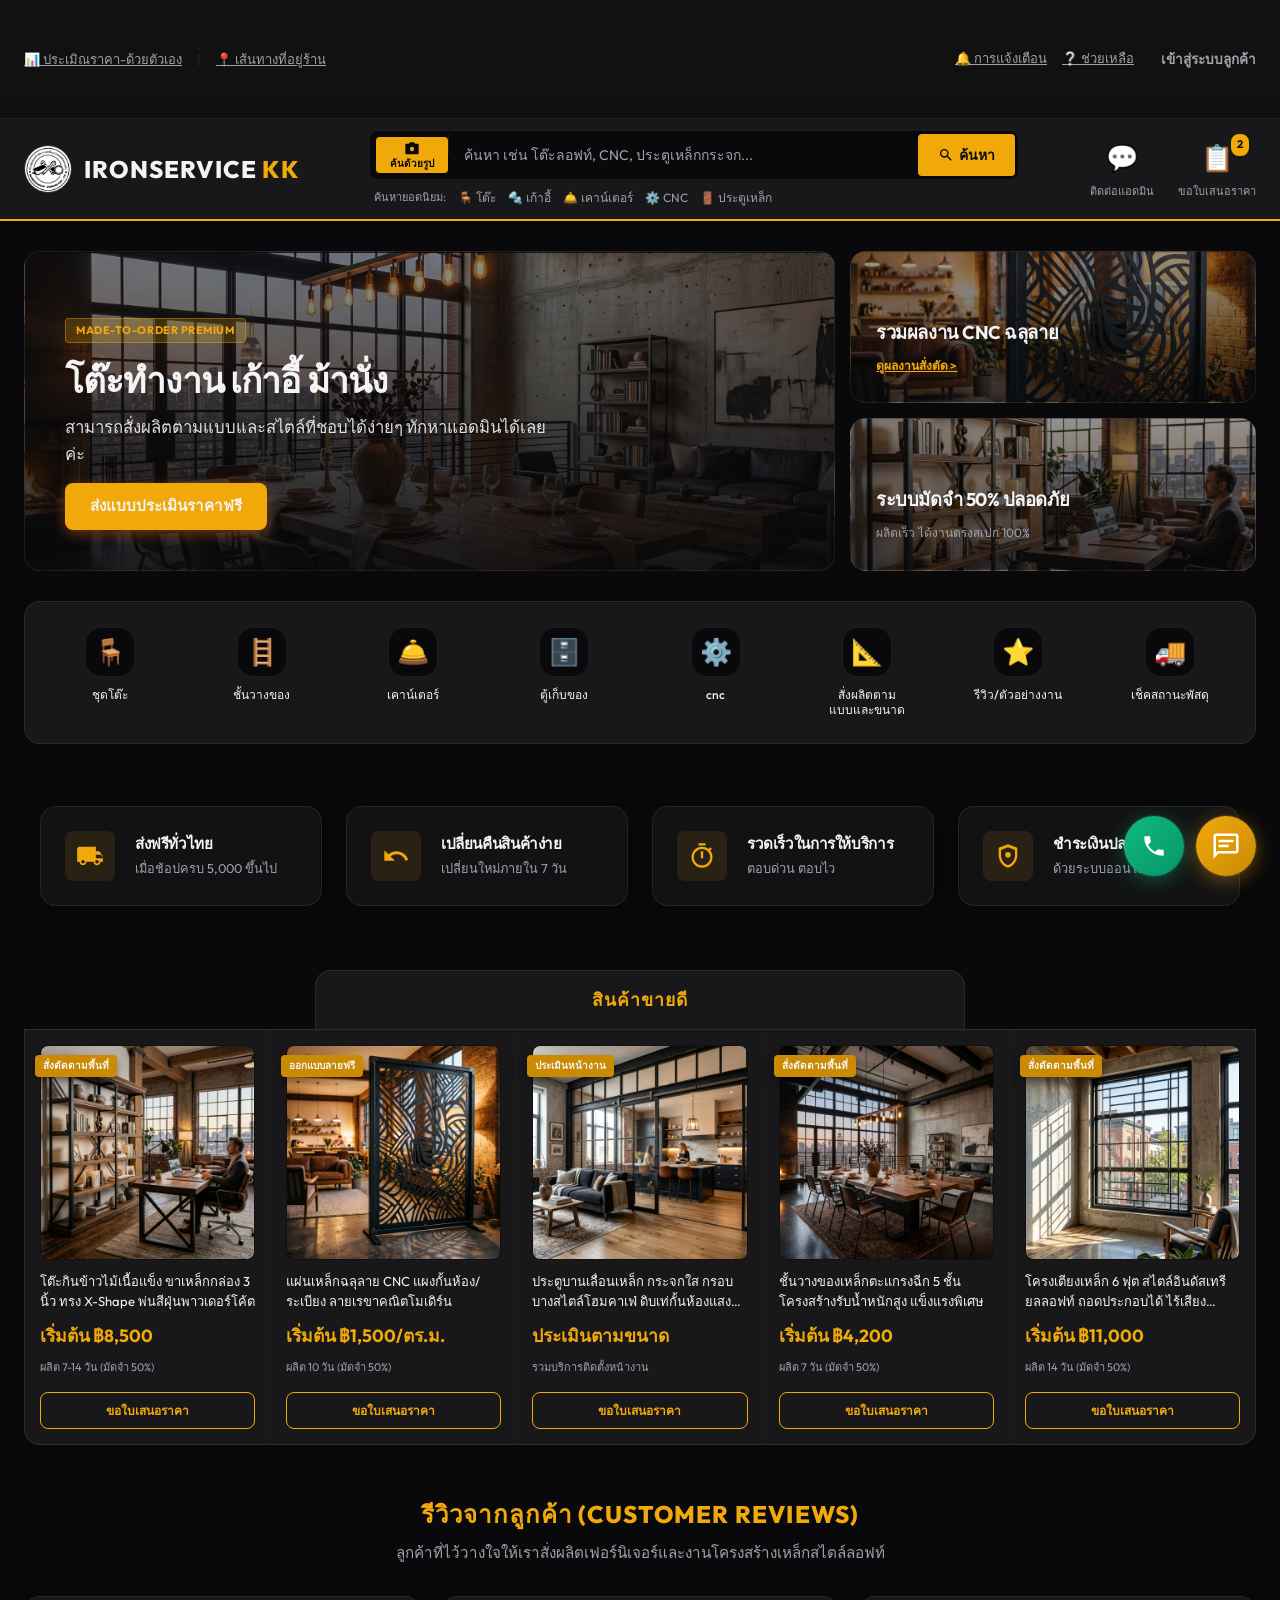
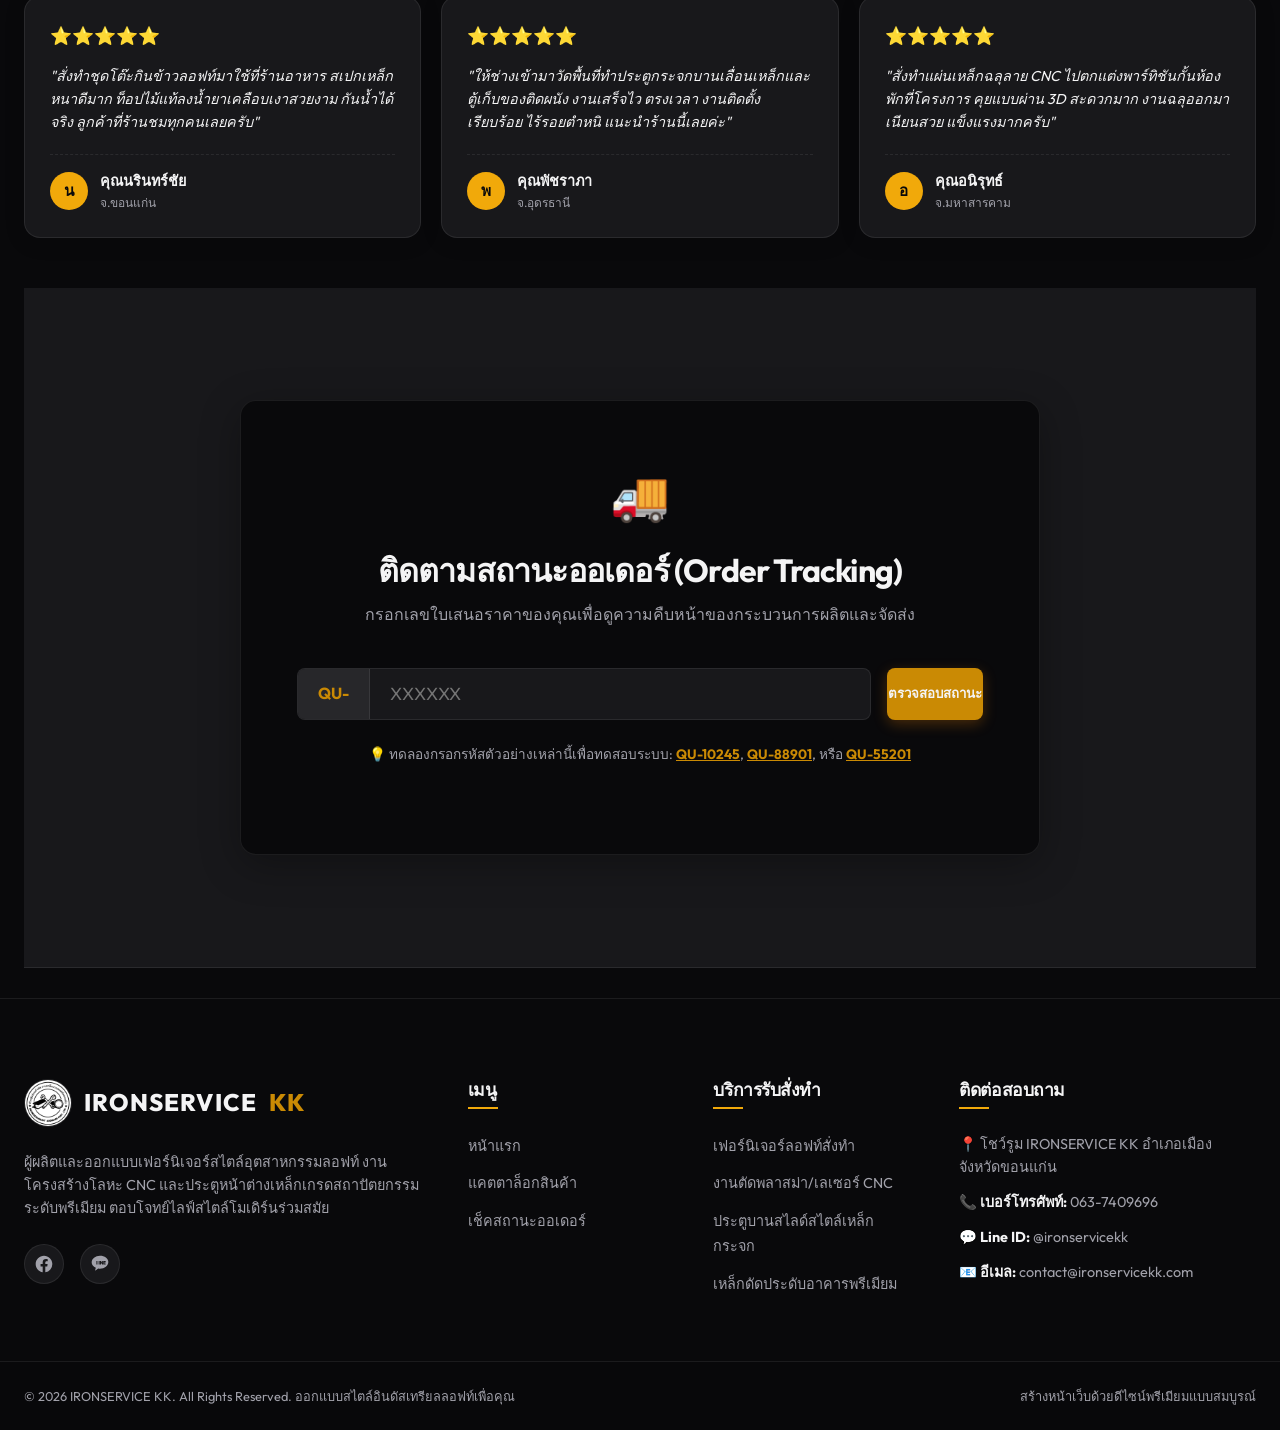
==== index.html @ d7fd0840 "Add files via upload" ====
<!DOCTYPE html>
<html lang="th">
<head>
    <meta charset="UTF-8">
    <meta name="viewport" content="width=device-width, initial-scale=1.0">
    <title>IRONSERVICE KK | แพลตฟอร์มรับสั่งทำสไตล์ลอฟท์เกรดพรีเมียม</title>
    <meta name="description" content="IRONSERVICE KK แพลตฟอร์มรับสั่งทำเฟอร์นิเจอร์สไตล์ลอฟท์ งานเหล็กฉลุ CNC ประตูเหล็กกระจก และเหล็กดัดดีไซน์พรีเมียม ออกแบบใหม่เพื่อความพอดีกับบ้านคุณ">
    
    <!-- Google Fonts -->
    <link rel="preconnect" href="https://fonts.googleapis.com">
    <link rel="preconnect" href="https://fonts.gstatic.com" crossorigin>
    <link href="https://fonts.googleapis.com/css2?family=Prompt:wght@300;400;500;600;700&family=Outfit:wght@300;400;500;600;700;800&display=swap" rel="stylesheet">
    
    <!-- Stylesheets -->
    <link rel="stylesheet" href="style.css">
</head>
<body>

    <!-- Top Navbar -->
    <div class="top-navbar">
        <div class="container top-nav-container">
            <div class="top-nav-left">
                <a href="estimate.html" target="_blank" class="estimate-link">📊 ประเมิณราคา-ด้วยตัวเอง</a>
                <span class="divider">|</span>
                <a href="https://www.google.com/maps/search/?api=1&query=งานเหล็กงานลอฟท์ขอนแก่น" target="_blank" class="location-link">📍 เส้นทางที่อยู่ร้าน</a>
            </div>
            <div class="top-nav-right">
                <a href="#notifications">🔔 การแจ้งเตือน</a>
                <a href="#help">❔ ช่วยเหลือ</a>
                
                <!-- Guest State -->
                <button class="btn btn-sm btn-primary member-btn-header" id="header-login-btn" style="background: transparent; border: none; padding: 0; box-shadow: none; color: var(--text-muted); cursor: pointer;">
                    <span>เข้าสู่ระบบลูกค้า</span>
                </button>
                
                <!-- Logged in state dropdown (hidden by default) -->
                <div class="user-dropdown-container hide" id="header-user-menu">
                    <button class="user-dropdown-btn">
                        <span class="user-avatar" id="header-user-avatar">U</span>
                        <span class="user-name" id="header-user-name">คุณสมศักดิ์</span>
                        <svg viewBox="0 0 24 24" width="16" height="16" style="margin-left: 4px;"><path fill="currentColor" d="M7,10L12,15L17,10H7Z"/></svg>
                    </button>
                    <ul class="user-dropdown-list">
                        <li><a href="#profile" id="btn-view-profile">👤 ข้อมูลส่วนตัว</a></li>
                        <li><a href="#tracking" id="btn-my-orders">📦 ออเดอร์ของฉัน</a></li>
                        <li><hr class="dropdown-divider"></li>
                        <li><a href="#" id="btn-logout">🚪 ออกจากระบบ</a></li>
                    </ul>
                </div>
            </div>
        </div>
    </div>

    <!-- Header / Search System -->
    <header class="header">
        <div class="container header-container">
            <a href="#" class="logo">
                <img src="assets/logo.png" alt="IRONSERVICE KK Logo" class="logo-img">
                <span class="logo-text">IRONSERVICE <span class="accent">KK</span></span>
            </a>
            
            <div class="search-wrapper">
                <div class="search-box" id="search-box-container">
                    <!-- Image Search Input (hidden) -->
                    <input type="file" id="image-search-input" accept="image/*" style="display:none;">
                    
                    <!-- Camera Icon Button -->
                    <button id="image-search-btn" title="ค้นหาด้วยรูปภาพ" aria-label="ค้นหาด้วยรูปภาพ">
                        <svg viewBox="0 0 24 24" width="16" height="16" fill="currentColor">
                            <path d="M12 15.2A3.2 3.2 0 0 1 8.8 12 3.2 3.2 0 0 1 12 8.8 3.2 3.2 0 0 1 15.2 12 3.2 3.2 0 0 1 12 15.2M9 2L7.17 4H4C2.9 4 2 4.9 2 6V18C2 19.1 2.9 20 4 20H20C21.1 20 22 19.1 22 18V6C22 4.9 21.1 4 20 4H16.83L15 2H9Z"/>
                        </svg>
                        ค้นด้วยรูป
                    </button>
                    
                    <div class="search-divider"></div>
                    
                    <input type="text" id="global-search-input" 
                           placeholder="ค้นหา เช่น โต๊ะลอฟท์, CNC, ประตูเหล็กกระจก..."
                           autocomplete="off">
                    <button id="global-search-btn">
                        <svg viewBox="0 0 24 24" width="16" height="16" fill="currentColor" style="margin-right:5px;">
                            <path d="M9.5,3A6.5,6.5 0 0,1 16,9.5C16,11.11 15.41,12.59 14.44,13.73L14.71,14H15.5L20.5,19L19,20.5L14,15.5V14.71L13.73,14.44C12.59,15.41 11.11,16 9.5,16A6.5,6.5 0 0,1 3,9.5A6.5,6.5 0 0,1 9.5,3M9.5,5C7,5 5,7 5,9.5C5,12 7,14 9.5,14C12,14 14,12 14,9.5C14,7 12,5 9.5,5Z"/>
                        </svg>
                        ค้นหา
                    </button>
                    
                    <!-- Live Suggestions Dropdown -->
                    <div class="search-suggestions" id="search-suggestions"></div>
                </div>
                <div class="search-tags">
                    <span class="search-tag-label">ค้นหายอดนิยม:</span>
                    <a href="#catalog" class="search-tag-link">🪑 โต๊ะ</a>
                    <a href="#catalog" class="search-tag-link">🔩 เก้าอี้</a>
                    <a href="#catalog" class="search-tag-link">🛎️ เคาน์เตอร์</a>
                    <a href="#catalog" class="search-tag-link">⚙️ CNC</a>
                    <a href="#catalog" class="search-tag-link">🚪 ประตูเหล็ก</a>
                </div>
            </div>

            <div class="header-actions-wrapper">
                <!-- ติดต่อแอดมิน -->
                <a href="https://line.me" target="_blank" class="cart-container" id="contact-admin-btn">
                    <span class="cart-icon">💬</span>
                    <div class="cart-label">ติดต่อแอดมิน</div>
                </a>

                <!-- ขอใบเสนอราคา -->
                <div class="cart-container open-modal-btn" data-service="general" id="quote-cart-btn">
                    <span class="cart-icon">📋</span>
                    <span class="cart-badge" id="quote-cart-badge">2</span>
                    <div class="cart-label">ขอใบเสนอราคา</div>
                </div>
            </div>
        </div>
    </header>

    <!-- ==========================================
         IMAGE SEARCH MODAL
    =========================================== -->
    <div id="image-search-modal" class="img-search-overlay" aria-hidden="true">
        <div class="img-search-modal-box">
            <button class="img-search-close" id="img-search-close" aria-label="ปิด">&times;</button>
            
            <div class="img-search-header">
                <svg viewBox="0 0 24 24" width="28" height="28" fill="var(--accent-orange)">
                    <path d="M12 15.2A3.2 3.2 0 0 1 8.8 12 3.2 3.2 0 0 1 12 8.8 3.2 3.2 0 0 1 15.2 12 3.2 3.2 0 0 1 12 15.2M9 2L7.17 4H4C2.9 4 2 4.9 2 6V18C2 19.1 2.9 20 4 20H20C21.1 20 22 19.1 22 18V6C22 4.9 21.1 4 20 4H16.83L15 2H9Z"/>
                </svg>
                <h3>ค้นหาด้วยรูปภาพ</h3>
                <p>อัปโหลดรูปสินค้าหรือแบบที่ชอบ เราจะค้นหาสิ่งที่ใกล้เคียงให้</p>
            </div>

            <!-- Drop Zone -->
            <div class="img-drop-zone" id="img-drop-zone">
                <div class="img-drop-icon">
                    <svg viewBox="0 0 24 24" width="48" height="48" fill="var(--text-muted)">
                        <path d="M14,13V17H10V13H7L12,8L17,13M19.35,10.03C18.67,6.59 15.64,4 12,4C9.11,4 6.6,5.64 5.35,8.03C2.34,8.36 0,10.9 0,14A6,6 0 0,0 6,20H19A5,5 0 0,0 24,15C24,12.36 21.95,10.22 19.35,10.03Z"/>
                    </svg>
                </div>
                <p class="drop-main-text">ลากและวางรูปที่นี่</p>
                <p class="drop-sub-text">หรือ</p>
                <label for="image-search-input" class="btn btn-sm btn-primary img-upload-label">
                    เลือกรูปจากเครื่อง
                </label>
                <p class="drop-hint">รองรับ JPG, PNG, WEBP (สูงสุด 10MB)</p>
            </div>

            <!-- Preview & Analysis State (hidden by default) -->
            <div class="img-analysis-state hide" id="img-analysis-state">
                <div class="img-preview-wrap">
                    <img id="img-preview" src="" alt="preview">
                    <div class="img-scan-line" id="img-scan-line"></div>
                </div>
                <div class="img-analysis-info">
                    <div class="img-analysis-status" id="img-analysis-status">
                        <div class="analysis-spinner"></div>
                        <span id="analysis-text">กำลังวิเคราะห์รูปภาพ...</span>
                    </div>
                    <div class="img-analysis-tags" id="img-analysis-tags"></div>
                </div>
            </div>

            <!-- Results Section -->
            <div class="img-search-results hide" id="img-search-results">
                <div class="img-results-header">
                    <span id="img-results-title">พบสินค้าที่ตรงกัน</span>
                    <button class="img-search-again" id="img-search-again">🔄 ค้นหาใหม่</button>
                </div>
                <div class="img-results-grid" id="img-results-grid"></div>
            </div>
        </div>
    </div>

    <!-- Main Content Container -->
    <main class="main-container">
        <!-- Banner Grid (66% / 33% Layout) -->
        <div class="banner-grid">
            <div class="banner-main" style="background-image: linear-gradient(rgba(9, 9, 11, 0.45), rgba(9, 9, 11, 0.9)), url('assets/hero_background.png');">
                <div class="banner-content">
                    <div class="banner-badge">MADE-TO-ORDER PREMIUM</div>
                    <h2>โต๊ะทำงาน เก้าอี้ ม้านั่ง</h2>
                    <p>สามารถสั่งผลิตตามแบบและสไตล์ที่ชอบได้ง่ายๆ ทักหาแอดมินได้เลยค่ะ</p>
                    <button class="btn btn-md btn-primary open-modal-btn" data-service="general" style="margin-top: 15px;">ส่งแบบประเมินราคาฟรี</button>
                </div>
            </div>
            <div class="banner-side-wrapper">
                <div class="banner-side side-1" style="background-image: linear-gradient(rgba(9, 9, 11, 0.4), rgba(9, 9, 11, 0.75)), url('assets/cat_cnc.png');">
                    <div class="side-banner-content">
                        <h3>รวมผลงาน CNC ฉลุลาย</h3>
                        <a href="#catalog" class="banner-link">ดูผลงานสั่งตัด ></a>
                    </div>
                </div>
                <div class="banner-side side-2" style="background-image: linear-gradient(rgba(9, 9, 11, 0.4), rgba(9, 9, 11, 0.75)), url('assets/cat_furniture.png');">
                    <div class="side-banner-content">
                        <h3>ระบบมัดจำ 50% ปลอดภัย</h3>
                        <span class="banner-desc">ผลิตเร็ว ได้งานตรงสเปก 100%</span>
                    </div>
                </div>
            </div>
        </div>

        <!-- Quick Icons Menu -->
        <div class="quick-icons">
            <a href="table-sets.html" class="icon-item" style="text-decoration: none; color: inherit;">
                <div class="icon-circle">🪑</div>
                <div class="icon-text">ชุดโต๊ะ</div>
            </a>
            <div class="icon-item" data-service="ชั้นวาง">
                <div class="icon-circle">🪜</div>
                <div class="icon-text">ชั้นวางของ</div>
            </div>
            <div class="icon-item" data-service="เคาน์เตอร์">
                <div class="icon-circle">🛎️</div>
                <div class="icon-text">เคาน์เตอร์</div>
            </div>
            <div class="icon-item" data-service="ตู้">
                <div class="icon-circle">🗄️</div>
                <div class="icon-text">ตู้เก็บของ</div>
            </div>
            <div class="icon-item" data-service="cnc">
                <div class="icon-circle">⚙️</div>
                <div class="icon-text">cnc</div>
            </div>
            <div class="icon-item open-modal-btn" data-service="general">
                <div class="icon-circle">📐</div>
                <div class="icon-text">สั่งผลิตตาม<br>แบบและขนาด</div>
            </div>
            <div class="icon-item scroll-to-btn" data-target="#reviews">
                <div class="icon-circle">⭐</div>
                <div class="icon-text">รีวิว/ตัวอย่างงาน</div>
            </div>
            <div class="icon-item scroll-to-btn" data-target="#tracking" id="btn-quick-track">
                <div class="icon-circle">🚚</div>
                <div class="icon-text">เช็คสถานะพัสดุ</div>
            </div>
        </div>

        <!-- Trust Features Banner Section -->
        <section class="trust-features-section">
            <div class="container trust-features-grid">
                <!-- Card 1: Free Shipping -->
                <div class="trust-card glassmorphism">
                    <div class="trust-icon-box">
                        <svg viewBox="0 0 24 24" width="28" height="28" fill="currentColor">
                            <path d="M20 8h-3V4H3c-1.1 0-2 .9-2 2v11h2c0 1.66 1.34 3 3 3s3-1.34 3-3h6c0 1.66 1.34 3 3 3s3-1.34 3-3h2v-5l-3-4zM6 18.5c-.83 0-1.5-.67-1.5-1.5s.67-1.5 1.5-1.5 1.5.67 1.5 1.5-.67 1.5-1.5 1.5zm12 0c-.83 0-1.5-.67-1.5-1.5s.67-1.5 1.5-1.5 1.5.67 1.5 1.5-.67 1.5-1.5 1.5zm3.5-7.5l2.25 3H17V11h4.5z"/>
                        </svg>
                    </div>
                    <div class="trust-info">
                        <h4>ส่งฟรีทั่วไทย</h4>
                        <p>เมื่อช้อปครบ 5,000 ขึ้นไป</p>
                    </div>
                </div>

                <!-- Card 2: Easy Returns -->
                <div class="trust-card glassmorphism">
                    <div class="trust-icon-box">
                        <svg viewBox="0 0 24 24" width="28" height="28" fill="currentColor">
                            <path d="M12.5 8c-2.65 0-5.05.99-6.9 2.6L2 7v9h9l-3.62-3.62c1.39-1.16 3.16-1.88 5.12-1.88 3.54 0 6.55 2.31 7.6 5.5l2.37-.78C21.08 11.03 17.15 8 12.5 8z"/>
                        </svg>
                    </div>
                    <div class="trust-info">
                        <h4>เปลี่ยนคืนสินค้าง่าย</h4>
                        <p>เปลี่ยนใหม่ภายใน 7 วัน</p>
                    </div>
                </div>

                <!-- Card 3: Fast Response -->
                <div class="trust-card glassmorphism">
                    <div class="trust-icon-box">
                        <svg viewBox="0 0 24 24" width="28" height="28" fill="currentColor">
                            <path d="M15 1H9v2h6V1zm-4 13h2V8h-2v6zm8.03-6.61l1.42-1.42c-.43-.51-.9-.99-1.41-1.41l-1.42 1.42C16.07 4.74 14.12 4 12 4c-4.97 0-9 4.03-9 9s4.03 9 9 9 9-4.03 9-9c0-2.12-.74-4.07-1.97-5.61zM12 20c-3.87 0-7-3.13-7-7s3.13-7 7-7 7 3.13 7 7-3.13 7-7 7z"/>
                        </svg>
                    </div>
                    <div class="trust-info">
                        <h4>รวดเร็วในการให้บริการ</h4>
                        <p>ตอบด่วน ตอบไว</p>
                    </div>
                </div>

                <!-- Card 4: Secure Payment -->
                <div class="trust-card glassmorphism">
                    <div class="trust-icon-box">
                        <svg viewBox="0 0 24 24" width="28" height="28" fill="currentColor">
                            <path d="M12 2L4 5v6.09c0 5.05 3.41 9.76 8 10.91 4.59-1.15 8-5.86 8-10.91V5l-8-3zm6 9.09c0 3.96-2.58 7.64-6 8.78-3.42-1.14-6-4.82-6-8.78V6.82l6-2.25 6 2.25v4.27z M12 8.5c-1.38 0-2.5 1.12-2.5 2.5s1.12 2.5 2.5 2.5 2.5-1.12 2.5-2.5-1.12-2.5-2.5-2.5z"/>
                        </svg>
                    </div>
                    <div class="trust-info">
                        <h4>ชำระเงินปลอดภัย</h4>
                        <p>ด้วยระบบออนไลน์</p>
                    </div>
                </div>
            </div>
        </section>

        <!-- Product Catalog Section -->
        <div class="section-header" id="catalog">
            สินค้าขายดี
        </div>
        <div class="product-grid" id="product-grid-list">
            
            <div class="product-card" data-category="furniture">
                <div class="p-badge">สั่งตัดตามพื้นที่</div>
                <img src="assets/cat_furniture.png" class="p-image" alt="โต๊ะกินข้าวไม้เนื้อแข็ง">
                <div class="p-title">โต๊ะกินข้าวไม้เนื้อแข็ง ขาเหล็กกล่อง 3 นิ้ว ทรง X-Shape พ่นสีฝุ่นพาวเดอร์โค้ต</div>
                <div class="p-price">เริ่มต้น ฿8,500</div>
                <div class="p-sold">ผลิต 7-14 วัน (มัดจำ 50%)</div>
                <button class="btn btn-sm btn-outline open-modal-btn card-quote-btn" data-service="furniture" data-title="โต๊ะกินข้าวไม้เนื้อแข็ง ขาเหล็กกล่อง ทรง X-Shape">ขอใบเสนอราคา</button>
            </div>

            <div class="product-card" data-category="cnc">
                <div class="p-badge">ออกแบบลายฟรี</div>
                <img src="assets/cat_cnc.png" class="p-image" alt="แผ่นเหล็กฉลุลาย CNC">
                <div class="p-title">แผ่นเหล็กฉลุลาย CNC แผงกั้นห้อง/ระเบียง ลายเรขาคณิตโมเดิร์น</div>
                <div class="p-price">เริ่มต้น ฿1,500/ตร.ม.</div>
                <div class="p-sold">ผลิต 10 วัน (มัดจำ 50%)</div>
                <button class="btn btn-sm btn-outline open-modal-btn card-quote-btn" data-service="cnc" data-title="แผ่นเหล็กฉลุลาย CNC แผงกั้นห้อง/ระเบียง">ขอใบเสนอราคา</button>
            </div>

            <div class="product-card" data-category="architecture">
                <div class="p-badge">ประเมินหน้างาน</div>
                <img src="assets/cat_glass_door.png" class="p-image" alt="ประตูบานเลื่อนเหล็ก กระจกใส">
                <div class="p-title">ประตูบานเลื่อนเหล็ก กระจกใส กรอบบางสไตล์โฮมคาเฟ่ ดิบเท่กั้นห้องแสงธรรมชาติ</div>
                <div class="p-price">ประเมินตามขนาด</div>
                <div class="p-sold">รวมบริการติดตั้งหน้างาน</div>
                <button class="btn btn-sm btn-outline open-modal-btn card-quote-btn" data-service="architecture" data-title="ประตูบานเลื่อนเหล็ก กระจกใส กรอบบางสไตล์โฮมคาเฟ่">ขอใบเสนอราคา</button>
            </div>

            <div class="product-card" data-category="furniture">
                <div class="p-badge">สั่งตัดตามพื้นที่</div>
                <img src="assets/hero_background.png" class="p-image" alt="ชั้นวางของเหล็กตะแกรงฉีก">
                <div class="p-title">ชั้นวางของเหล็กตะแกรงฉีก 5 ชั้น โครงสร้างรับน้ำหนักสูง แข็งแรงพิเศษ</div>
                <div class="p-price">เริ่มต้น ฿4,200</div>
                <div class="p-sold">ผลิต 7 วัน (มัดจำ 50%)</div>
                <button class="btn btn-sm btn-outline open-modal-btn card-quote-btn" data-service="furniture" data-title="ชั้นวางของเหล็กตะแกรงฉีก 5 ชั้น">ขอใบเสนอราคา</button>
            </div>

            <div class="product-card" data-category="grille">
                <div class="p-badge">สั่งตัดตามพื้นที่</div>
                <img src="assets/cat_grille.png" class="p-image" alt="โครงเตียงเหล็ก 6 ฟุต">
                <div class="p-title">โครงเตียงเหล็ก 6 ฟุต สไตล์อินดัสเทรียลลอฟท์ ถอดประกอบได้ ไร้เสียงรบกวน</div>
                <div class="p-price">เริ่มต้น ฿11,000</div>
                <div class="p-sold">ผลิต 14 วัน (มัดจำ 50%)</div>
                <button class="btn btn-sm btn-outline open-modal-btn card-quote-btn" data-service="grille" data-title="โครงเตียงเหล็ก 6 ฟุต สไตล์อินดัสเทรียลลอฟท์">ขอใบเสนอราคา</button>
            </div>

        </div>

        <!-- Reviews Section -->
        <section id="reviews" class="reviews-section">
            <div class="section-header-wrap">
                <div class="section-header-title">รีวิวจากลูกค้า (CUSTOMER REVIEWS)</div>
                <div class="section-header-desc">ลูกค้าที่ไว้วางใจให้เราสั่งผลิตเฟอร์นิเจอร์และงานโครงสร้างเหล็กสไตล์ลอฟท์</div>
            </div>
            <div class="reviews-grid">
                <div class="review-card">
                    <div class="review-rating">⭐⭐⭐⭐⭐</div>
                    <p class="review-text">"สั่งทำชุดโต๊ะกินข้าวลอฟท์มาใช้ที่ร้านอาหาร สเปกเหล็กหนาดีมาก ท็อปไม้แท้ลงน้ำยาเคลือบเงาสวยงาม กันน้ำได้จริง ลูกค้าที่ร้านชมทุกคนเลยครับ"</p>
                    <div class="review-user">
                        <div class="review-avatar">น</div>
                        <div class="review-info">
                            <span class="user-name">คุณนรินทร์ชัย</span>
                            <span class="user-location">จ.ขอนแก่น</span>
                        </div>
                    </div>
                </div>
                <div class="review-card">
                    <div class="review-rating">⭐⭐⭐⭐⭐</div>
                    <p class="review-text">"ให้ช่างเข้ามาวัดพื้นที่ทำประตูกระจกบานเลื่อนเหล็กและตู้เก็บของติดผนัง งานเสร็จไว ตรงเวลา งานติดตั้งเรียบร้อย ไร้รอยตำหนิ แนะนำร้านนี้เลยค่ะ"</p>
                    <div class="review-user">
                        <div class="review-avatar">พ</div>
                        <div class="review-info">
                            <span class="user-name">คุณพัชราภา</span>
                            <span class="user-location">จ.อุดรธานี</span>
                        </div>
                    </div>
                </div>
                <div class="review-card">
                    <div class="review-rating">⭐⭐⭐⭐⭐</div>
                    <p class="review-text">"สั่งทำแผ่นเหล็กฉลุลาย CNC ไปตกแต่งพาร์ทิชันกั้นห้องพักที่โครงการ คุยแบบผ่าน 3D สะดวกมาก งานฉลุออกมาเนียนสวย แข็งแรงมากครับ"</p>
                    <div class="review-user">
                        <div class="review-avatar">อ</div>
                        <div class="review-info">
                            <span class="user-name">คุณอนิรุทธ์</span>
                            <span class="user-location">จ.มหาสารคาม</span>
                        </div>
                    </div>
                </div>
            </div>
        </section>

        <!-- Tracking Section -->
        <section id="tracking" class="tracking-section">
            <div class="tracking-card-container">
                <div class="tracking-header">
                    <div class="icon-truck">🚚</div>
                    <h2>ติดตามสถานะออเดอร์ (Order Tracking)</h2>
                    <p>กรอกเลขใบเสนอราคาของคุณเพื่อดูความคืบหน้าของกระบวนการผลิตและจัดส่ง</p>
                </div>
                
                <form id="tracking-form" class="tracking-form">
                    <div class="input-group">
                        <span class="prefix">QU-</span>
                        <input type="text" id="quote-number" placeholder="XXXXXX" required minlength="5" maxlength="10">
                    </div>
                    <button type="submit" class="btn btn-primary btn-track">
                        <span class="spinner hide"></span>
                        <span class="btn-text">ตรวจสอบสถานะ</span>
                    </button>
                </form>

                <div class="tracking-tip">
                    <p>💡 ทดลองกรอกรหัสตัวอย่างเหล่านี้เพื่อทดสอบระบบ: <strong>QU-10245</strong>, <strong>QU-88901</strong>, หรือ <strong>QU-55201</strong></p>
                </div>

                <!-- Status Results (Hidden by default, shown by JS) -->
                <div id="tracking-result" class="tracking-result hide">
                    <hr class="divider">
                    <div class="order-info">
                        <div><strong>ใบเสนอราคาเลขที่:</strong> <span id="res-quote-id">QU-XXXXX</span></div>
                        <div><strong>ลูกค้า:</strong> <span id="res-customer-name">คุณนรินทร์ชัย</span></div>
                        <div><strong>ประเภทงาน:</strong> <span id="res-order-type">เฟอร์นิเจอร์โต๊ะไม้ขาเหล็ก</span></div>
                    </div>

                    <!-- Steps Timeline -->
                    <div class="timeline">
                        <div class="timeline-step" id="step-1">
                            <div class="bullet"></div>
                            <div class="step-detail">
                                <div class="step-title">1. วัดพื้นที่หน้างาน</div>
                                <div class="step-date" id="date-1">12 พ.ค. 2569</div>
                                <p class="step-desc">วัดขนาดหน้างานเสร็จสิ้นและยืนยันระยะวัดจริง</p>
                            </div>
                        </div>
                        <div class="timeline-step" id="step-2">
                            <div class="bullet"></div>
                            <div class="step-detail">
                                <div class="step-title">2. ออกแบบ 3D & เสนอราคา</div>
                                <div class="step-date" id="date-2">15 พ.ค. 2569</div>
                                <p class="step-desc">ส่งมอบและอนุมัติแบบร่างโมเดล 3D</p>
                            </div>
                        </div>
                        <div class="timeline-step" id="step-3">
                            <div class="bullet"></div>
                            <div class="step-detail">
                                <div class="step-title">3. รับมัดจำ 50%</div>
                                <div class="step-date" id="date-3">18 พ.ค. 2569</div>
                                <p class="step-desc">ชำระมัดจำงวดแรก เข้าสู่ระบบวางแผนการผลิต</p>
                            </div>
                        </div>
                        <div class="timeline-step" id="step-4">
                            <div class="bullet"></div>
                            <div class="step-detail">
                                <div class="step-title">4. กระบวนการผลิตในโรงงาน</div>
                                <div class="step-date" id="date-4">22 พ.ค. 2569</div>
                                <p class="step-desc">เริ่มจัดเตรียมวัสดุและเดินเครื่องผลิตโครงสร้างเหล็ก/ไม้</p>
                            </div>
                        </div>
                        <div class="timeline-step" id="step-5">
                            <div class="bullet"></div>
                            <div class="step-detail">
                                <div class="step-title">5. จัดส่ง & ติดตั้ง</div>
                                <div class="step-date" id="date-5">รอดำเนินการ</div>
                                <p class="step-desc">ขนย้ายงานเข้าติดตั้งและประกอบหน้างานจริง</p>
                            </div>
                        </div>
                    </div>

                    <div class="progress-bar-wrapper">
                        <div class="progress-label">ความคืบหน้าภาพรวม (<span id="progress-percent">0%</span>)</div>
                        <div class="progress-track">
                            <div class="progress-fill" id="progress-fill"></div>
                        </div>
                    </div>
                </div>

                <!-- Error Results (Hidden by default) -->
                <div id="tracking-error" class="tracking-error alert-error hide">
                    ไม่พบข้อมูลเลขที่ใบเสนอราคาที่กรอก กรุณาตรวจสอบและลองอีกครั้ง หรือติดต่อฝ่ายบริการลูกค้า
                </div>
            </div>
        </section>
    </main>

    <!-- Member Login/Register Modal Overlay -->
    <div id="login-modal-overlay" class="modal-overlay">
        <div class="modal-container login-modal-container" style="max-width: 450px; padding: 2.5rem;">
            <button class="modal-close" id="login-modal-close" aria-label="ปิด">&times;</button>
            
            <!-- Modal Tabs -->
            <div class="login-tabs" style="display: flex; border-bottom: 1px solid var(--border-color); margin-bottom: 2rem;">
                <button class="login-tab-btn active" data-tab="login-tab" style="flex: 1; padding: 0.75rem; background: transparent; border: none; border-bottom: 2px solid var(--accent-orange); color: var(--text-light); font-family: var(--font-heading); font-weight: 700; cursor: pointer; font-size: 1.1rem;">เข้าสู่ระบบ</button>
                <button class="login-tab-btn" data-tab="register-tab" style="flex: 1; padding: 0.75rem; background: transparent; border: none; border-bottom: 2px solid transparent; color: var(--text-muted); font-family: var(--font-heading); font-weight: 700; cursor: pointer; font-size: 1.1rem;">สมัครสมาชิก</button>
            </div>

            <!-- Tab 1: Login Form -->
            <form id="login-form" class="login-tab-content">
                <div class="modal-header" style="margin-bottom: 1.5rem;">
                    <h2 style="font-size: 1.5rem; margin-bottom: 0.5rem;">🔑 ยินดีต้อนรับกลับมา</h2>
                    <p style="font-size: 0.85rem;">เข้าสู่ระบบเพื่อติดตามออเดอร์และสิทธิพิเศษของคุณ</p>
                </div>
                <div class="form-group" style="margin-bottom: 1.25rem;">
                    <label for="login-email" style="font-size: 0.85rem; margin-bottom: 0.4rem; display: block;">อีเมล / เบอร์โทรศัพท์ <span class="required">*</span></label>
                    <input type="text" id="login-email" placeholder="example@email.com หรือ 063xxxxxxx" required style="width: 100%;">
                </div>
                <div class="form-group" style="margin-bottom: 1.25rem;">
                    <label for="login-password" style="font-size: 0.85rem; margin-bottom: 0.4rem; display: block;">รหัสผ่าน <span class="required">*</span></label>
                    <input type="password" id="login-password" placeholder="••••••••" required style="width: 100%;">
                </div>
                <div class="login-options" style="display: flex; justify-content: space-between; align-items: center; font-size: 0.8rem; margin-bottom: 1.5rem; color: var(--text-muted);">
                    <label class="remember-me" style="display: flex; align-items: center; gap: 0.4rem; cursor: pointer;">
                        <input type="checkbox" checked style="accent-color: var(--accent-orange);"> จดจำฉันในระบบ
                    </label>
                    <a href="#" class="forgot-password" style="color: var(--accent-gold); text-decoration: none;">ลืมรหัสผ่าน?</a>
                </div>
                <button type="submit" class="btn btn-md btn-block btn-primary">เข้าสู่ระบบ</button>
                
                <div class="social-login-divider" style="text-align: center; margin: 1.5rem 0; position: relative;">
                    <span style="background-color: var(--bg-secondary); padding: 0 0.75rem; font-size: 0.8rem; color: var(--text-muted); position: relative; z-index: 2;">หรือเข้าสู่ระบบด้วย</span>
                    <div style="position: absolute; top: 50%; left: 0; width: 100%; height: 1px; background-color: var(--border-color); z-index: 1;"></div>
                </div>
                <div class="social-login-buttons" style="display: grid; grid-template-columns: repeat(3, 1fr); gap: 0.5rem;">
                    <button type="button" class="btn btn-sm btn-secondary social-btn line-login" style="display: flex; align-items: center; justify-content: center; gap: 0.5rem; padding: 0.5rem 0.25rem;">
                        <svg viewBox="0 0 24 24" width="16" height="16"><path fill="#06C755" d="M12,2C6.5,2 2,5.6 2,10.1C2,12.7 3.9,15 7,16.4C6.7,17.4 6.2,19.2 6.1,19.5C6,20 6.3,19.9 6.5,19.8C6.6,19.7 9,18.1 10,17.3C10.7,17.5 11.3,17.6 12,17.6C17.5,17.6 22,14 22,9.6C22,5.1 17.5,2 12,2Z"/></svg>
                        LINE
                    </button>
                    <button type="button" class="btn btn-sm btn-secondary social-btn google-login" style="display: flex; align-items: center; justify-content: center; gap: 0.5rem; padding: 0.5rem 0.25rem;">
                        <svg viewBox="0 0 24 24" width="16" height="16"><path fill="#EA4335" d="M12.24 10.285V14.4h6.887c-.648 2.41-2.519 4.114-5.136 4.114A5.99 5.99 0 0 1 8 12.5a5.99 5.99 0 0 1 5.99-6.002c1.478 0 2.82.54 3.865 1.424l3.22-3.22A10.16 10.16 0 0 0 13.99 2 10.25 10.25 0 0 0 3.75 12.25a10.25 10.25 0 0 0 10.24 10.25c5.68 0 10.21-4.114 10.21-10.25 0-.693-.06-1.352-.173-1.965H12.24z"/></svg>
                        Google
                    </button>
                    <button type="button" class="btn btn-sm btn-secondary social-btn facebook-login" style="display: flex; align-items: center; justify-content: center; gap: 0.5rem; padding: 0.5rem 0.25rem;">
                        <svg viewBox="0 0 24 24" width="16" height="16"><path fill="#1877F2" d="M24 12.073c0-6.627-5.373-12-12-12s-12 5.373-12 12c0 5.99 4.388 10.954 10.125 11.854v-8.385H7.078v-3.47h3.047V9.43c0-3.007 1.792-4.669 4.533-4.669 1.312 0 2.686.235 2.686.235v2.953H15.83c-1.491 0-1.956.925-1.956 1.874v2.25h3.328l-.532 3.47h-2.796v8.385C19.612 23.027 24 18.062 24 12.073z"/></svg>
                        Facebook
                    </button>
                </div>
            </form>

            <!-- Tab 2: Register Form -->
            <form id="register-form" class="login-tab-content hide">
                <div class="modal-header" style="margin-bottom: 1.5rem;">
                    <h2 style="font-size: 1.5rem; margin-bottom: 0.5rem;">📝 สมัครสมาชิกใหม่</h2>
                    <p style="font-size: 0.85rem;">สมัครฟรีเพื่อผูกประวัติออเดอร์และขอรับคำปรึกษา</p>
                </div>
                <div class="form-group" style="margin-bottom: 1rem;">
                    <label for="reg-name" style="font-size: 0.85rem; margin-bottom: 0.4rem; display: block;">ชื่อ-นามสกุล <span class="required">*</span></label>
                    <input type="text" id="reg-name" placeholder="คุณสมศักดิ์ รักดี" required style="width: 100%;">
                </div>
                <div class="form-group" style="margin-bottom: 1rem;">
                    <label for="reg-phone" style="font-size: 0.85rem; margin-bottom: 0.4rem; display: block;">เบอร์โทรศัพท์ <span class="required">*</span></label>
                    <input type="tel" id="reg-phone" placeholder="063XXXXXXX" required pattern="[0-9]{9,10}" style="width: 100%;">
                </div>
                <div class="form-group" style="margin-bottom: 1rem;">
                    <label for="reg-email" style="font-size: 0.85rem; margin-bottom: 0.4rem; display: block;">อีเมล <span class="required">*</span></label>
                    <input type="email" id="reg-email" placeholder="example@email.com" required style="width: 100%;">
                </div>
                <div class="form-group" style="margin-bottom: 1.25rem;">
                    <label for="reg-pass" style="font-size: 0.85rem; margin-bottom: 0.4rem; display: block;">รหัสผ่าน <span class="required">*</span></label>
                    <input type="password" id="reg-pass" placeholder="อย่างน้อย 6 ตัวอักษร" required minlength="6" style="width: 100%;">
                </div>
                <label class="terms-accept" style="display: flex; gap: 0.5rem; align-items: flex-start; font-size: 0.75rem; color: var(--text-muted); cursor: pointer; margin-bottom: 1.5rem;">
                    <input type="checkbox" required style="accent-color: var(--accent-orange); margin-top: 0.15rem;"> ฉันยอมรับเงื่อนไขบริการและนโยบายความเป็นส่วนตัว
                </label>
                <button type="submit" class="btn btn-md btn-block btn-primary">ยืนยันสมัครสมาชิก</button>
            </form>
        </div>
    </div>

    <!-- Member Profile Modal Overlay -->
    <div id="profile-modal-overlay" class="modal-overlay">
        <div class="modal-container profile-modal-container" style="max-width: 550px;">
            <button class="modal-close" id="profile-modal-close" aria-label="ปิด">&times;</button>
            <div class="modal-header">
                <h2>👤 ข้อมูลส่วนตัวสมาชิก</h2>
                <p>รายละเอียดสมาชิกเกรดพรีเมียมและประวัติออเดอร์ของคุณ</p>
            </div>
            
            <div class="profile-card" style="display: flex; align-items: center; gap: 1.5rem; padding: 1.5rem; background-color: var(--bg-primary); border: 1px solid var(--border-color); border-radius: var(--border-radius-md); margin-bottom: 2rem;">
                <div class="profile-avatar-big" id="prof-avatar-placeholder" style="width: 70px; height: 70px; border-radius: 50%; background-color: var(--accent-orange); color: var(--text-light); display: flex; align-items: center; justify-content: center; font-size: 2rem; font-family: var(--font-heading); font-weight: 700; box-shadow: 0 0 15px rgba(241, 169, 10, 0.4);">S</div>
                <div class="profile-details-main">
                    <h3 id="prof-name" style="font-size: 1.35rem; color: var(--text-light); margin-bottom: 0.25rem;">คุณสมศักดิ์ รักดี</h3>
                    <p id="prof-email" style="font-size: 0.85rem; color: var(--text-muted); margin-bottom: 0.5rem;">somsak@email.com</p>
                    <span class="user-tier-badge" style="display: inline-block; font-size: 0.75rem; padding: 0.2rem 0.6rem; background-color: rgba(241, 169, 10, 0.15); border: 1px solid rgba(241, 169, 10, 0.3); color: var(--accent-orange); border-radius: 10px; font-weight: 600;">Premium Member</span>
                </div>
            </div>

            <div class="profile-info-grid" style="display: grid; grid-template-columns: 1fr; gap: 1rem; padding: 1.25rem; background-color: var(--bg-primary); border: 1px solid var(--border-color); border-radius: var(--border-radius-md); margin-bottom: 2rem; font-size: 0.9rem;">
                <div class="info-item" style="display: flex; justify-content: space-between; border-bottom: 1px solid rgba(255, 255, 255, 0.05); padding-bottom: 0.5rem;">
                    <span class="label" style="color: var(--text-muted);">เบอร์โทรศัพท์:</span>
                    <span class="value" id="prof-phone" style="font-weight: 600;">063-7409696</span>
                </div>
                <div class="info-item" style="display: flex; justify-content: space-between; border-bottom: 1px solid rgba(255, 255, 255, 0.05); padding-bottom: 0.5rem; flex-direction: column; gap: 0.25rem;">
                    <span class="label" style="color: var(--text-muted);">ที่อยู่จัดส่ง & ติดตั้ง:</span>
                    <span class="value" style="font-weight: 400; color: var(--text-light); line-height: 1.4;">123/45 อำเภอเมือง จังหวัดขอนแก่น 40000</span>
                </div>
                <div class="info-item" style="display: flex; justify-content: space-between; padding-bottom: 0.25rem;">
                    <span class="label" style="color: var(--text-muted);">คะแนนสะสมพิเศษ:</span>
                    <span class="value" style="color: var(--accent-orange); font-weight: 700;">1,250 คะแนน</span>
                </div>
            </div>

            <div class="profile-orders-section" style="margin-bottom: 2rem;">
                <h4 style="font-size: 1.1rem; color: var(--text-light); margin-bottom: 1rem;">📦 ออเดอร์สั่งทำที่ผูกกับบัญชีของคุณ</h4>
                <div class="profile-orders-list" style="display: grid; gap: 0.75rem;">
                    <div class="profile-order-card" data-quote="10245" style="display: flex; justify-content: space-between; align-items: center; padding: 1rem; background-color: var(--bg-primary); border: 1px solid var(--border-color); border-radius: var(--border-radius-md); cursor: pointer; transition: all var(--transition-fast);">
                        <div class="order-card-meta" style="display: flex; flex-direction: column; gap: 0.15rem;">
                            <strong style="color: var(--accent-orange); font-family: var(--font-heading);">QU-10245</strong>
                            <span style="font-size: 0.8rem; color: var(--text-light);">โต๊ะทำงาน Loft Wood + ชั้นวางเหล็ก</span>
                        </div>
                        <div class="order-card-status status-completed" style="font-size: 0.8rem; font-weight: 600; color: #10b981; padding: 0.25rem 0.5rem; background-color: rgba(16, 185, 129, 0.1); border-radius: 4px;">กำลังติดตั้ง (95%)</div>
                    </div>
                    <div class="profile-order-card" data-quote="55201" style="display: flex; justify-content: space-between; align-items: center; padding: 1rem; background-color: var(--bg-primary); border: 1px solid var(--border-color); border-radius: var(--border-radius-md); cursor: pointer; transition: all var(--transition-fast);">
                        <div class="order-card-meta" style="display: flex; flex-direction: column; gap: 0.15rem;">
                            <strong style="color: var(--accent-orange); font-family: var(--font-heading);">QU-55201</strong>
                            <span style="font-size: 0.8rem; color: var(--text-light);">ประตูบานเลื่อนเหล็กดำกระจกใส</span>
                        </div>
                        <div class="order-card-status status-production" style="font-size: 0.8rem; font-weight: 600; color: var(--accent-orange); padding: 0.25rem 0.5rem; background-color: rgba(241, 169, 10, 0.1); border-radius: 4px;">กำลังผลิต (75%)</div>
                    </div>
                </div>
            </div>
            
            <div class="form-actions" style="margin-top: 1.5rem;">
                <button class="btn btn-secondary btn-block" id="btn-close-profile">ปิดหน้าต่าง</button>
            </div>
        </div>
    </div>

    <!-- Consultation Modal Overlay -->
    <div id="modal-overlay" class="modal-overlay">
        <div class="modal-container">
            <button class="modal-close" aria-label="ปิด">&times;</button>
            <div class="modal-header">
                <h2>📝 รับคำปรึกษาและประเมินราคาฟรี</h2>
                <p>กรอกข้อมูลรายละเอียดเบื้องต้นเพื่อให้ทีมสถาปนิกของเราติดต่อกลับภายใน 24 ชม.</p>
            </div>
            
            <form id="consultation-form" class="consultation-form">
                <div class="form-row">
                    <div class="form-group">
                        <label for="client-name">ชื่อ-นามสกุล <span class="required">*</span></label>
                        <input type="text" id="client-name" name="name" placeholder="คุณสมชาย ใจดี" required>
                    </div>
                    <div class="form-group">
                        <label for="client-phone">เบอร์โทรศัพท์ <span class="required">*</span></label>
                        <input type="tel" id="client-phone" name="phone" placeholder="063-XXXXXXX" required pattern="[0-9]{9,10}">
                    </div>
                </div>

                <div class="form-row">
                    <div class="form-group">
                        <label for="client-line">Line ID</label>
                        <input type="text" id="client-line" name="line_id" placeholder="line_username">
                    </div>
                    <div class="form-group">
                        <label for="project-type">ประเภทงานที่สนใจสั่งทำ <span class="required">*</span></label>
                        <select id="project-type" name="project_type" required>
                            <option value="">-- เลือกประเภทงาน --</option>
                            <option value="furniture">เฟอร์นิเจอร์สไตล์ลอฟท์ (โต๊ะ, เก้าอี้, ชั้นวาง)</option>
                            <option value="cnc">งาน CNC โลหะฉลุลายตกแต่ง</option>
                            <option value="architecture">งานสถาปัตยกรรม (ประตูเหล็กกระจก, กั้นห้อง)</option>
                            <option value="grille">เหล็กดัดพรีเมียม / เหล็กดัดดีไซน์โมเดิร์น</option>
                            <option value="general">อื่นๆ / ต้องการให้สถาปนิกติดต่อแนะนำโดยตรง</option>
                        </select>
                    </div>
                </div>

                <div class="form-group">
                    <label for="project-detail">รายละเอียดความต้องการ หรือขนาดพื้นที่โดยประมาณ</label>
                    <textarea id="project-detail" name="detail" rows="4" placeholder="ระบุขนาดของเฟอร์นิเจอร์ที่ต้องการ ลายฉลุ หรือรายละเอียดอื่นๆ เพื่อช่วยให้เราประเมินราคาเบื้องต้นได้แม่นยำยิ่งขึ้น..."></textarea>
                </div>

                <div class="form-group">
                    <label>อัปโหลดแบบสเก็ตช์หรือรูปหน้างานจริง (ถ้ามี)</label>
                    <div class="file-upload-box">
                        <input type="file" id="client-file" class="file-input" accept="image/*,application/pdf">
                        <div class="file-upload-placeholder">
                            <span class="upload-icon">📁</span>
                            <span class="upload-text">คลิกเพื่ออัปโหลด หรือลากไฟล์มาวางตรงนี้ (JPG, PNG, PDF ขนาดไม่เกิน 5MB)</span>
                        </div>
                        <div class="file-name-preview hide"></div>
                    </div>
                </div>

                <div class="form-actions">
                    <button type="button" class="btn btn-secondary close-modal-action">ยกเลิก</button>
                    <button type="submit" class="btn btn-primary">ส่งแบบประเมินราคา</button>
                </div>
            </form>

            <!-- Success State inside Modal (Hidden by default) -->
            <div id="modal-success-state" class="modal-success-state hide">
                <div class="success-icon-wrapper">
                    <svg viewBox="0 0 24 24" width="64" height="64" class="success-icon">
                        <path fill="currentColor" d="M12 2C6.5 2 2 6.5 2 12S6.5 22 12 22 22 17.5 22 12 17.5 2 12 2M10 17L5 12L6.41 10.59L10 14.17L17.59 6.58L19 8L10 17Z" />
                    </svg>
                </div>
                <h3>ส่งคำขอประเมินราคาสำเร็จ!</h3>
                <p>ระบบได้รับข้อมูลของท่านเรียบร้อยแล้ว สถาปนิกโครงการจะวิเคราะห์แบบและรายละเอียด แล้วติดต่อกลับทางเบอร์โทรศัพท์หรือไลน์ไอดีของท่านโดยเร็วที่สุด</p>
                <div class="generated-quote-box">
                    <span>รหัสคำขอรับบริการชั่วคราวของคุณคือ:</span>
                    <strong id="created-quote-id">QU-202611</strong>
                    <p class="quote-note">*คุณสามารถนำรหัสนี้ไปค้นหาเพื่อติดตามความคืบหน้าได้ที่หน้า "เช็คสถานะงาน"</p>
                </div>
                <button class="btn btn-primary close-modal-success-btn">ตกลง</button>
            </div>
        </div>
    </div>

    <!-- Footer Section -->
    <footer class="main-footer">
        <div class="container footer-grid">
            <div class="footer-brand-info">
                <div class="footer-logo">
                    <img src="assets/logo.png" alt="IRONSERVICE KK Logo" class="footer-logo-img">
                    IRONSERVICE <span>KK</span>
                </div>
                <p>ผู้ผลิตและออกแบบเฟอร์นิเจอร์สไตล์อุตสาหกรรมลอฟท์ งานโครงสร้างโลหะ CNC และประตูหน้าต่างเหล็กเกรดสถาปัตยกรรมระดับพรีเมียม ตอบโจทย์ไลฟ์สไตล์โมเดิร์นร่วมสมัย</p>
                <div class="social-icons">
                    <!-- FB Icon Mock -->
                    <a href="https://facebook.com" target="_blank" aria-label="Facebook Page" class="social-link">
                        <svg viewBox="0 0 24 24" width="20" height="20">
                            <path fill="currentColor" d="M12 2.04C6.5 2.04 2 6.53 2 12.06C2 17.06 5.66 21.21 10.44 21.96V14.96H7.9V12.06H10.44V9.85C10.44 7.34 11.93 5.96 14.22 5.96C15.31 5.96 16.45 6.15 16.45 6.15V8.62H15.19C13.95 8.62 13.56 9.39 13.56 10.18V12.06H16.34L15.89 14.96H13.56V21.96A9.999 9.999 0 0 0 22 12.06C22 6.53 17.5 2.04 12 2.04Z" />
                        </svg>
                    </a>
                    <!-- LINE Icon Mock -->
                    <a href="https://line.me" target="_blank" aria-label="Line Account" class="social-link">
                        <svg viewBox="0 0 24 24" width="20" height="20">
                            <path fill="currentColor" d="M12,2C6.5,2 2,5.6 2,10.1C2,12.7 3.9,15 7,16.4C6.7,17.4 6.2,19.2 6.1,19.5C6,20 6.3,19.9 6.5,19.8C6.6,19.7 9,18.1 10,17.3C10.7,17.5 11.3,17.6 12,17.6C17.5,17.6 22,14 22,9.6C22,5.1 17.5,2 12,2M8.9,12.7H7.7V8.5H8.9V12.7M11.6,12.7H10.4V8.5H11.6V12.7M14.6,12.7L13.2,10.6V12.7H12V8.5H13.2L14.6,10.6V8.5H15.8V12.7H14.6M18.8,9.7H17.3V10.2H18.8V11.2H17.3V11.7H18.8V12.7H16.1V8.5H18.8V9.7Z" />
                        </svg>
                    </a>
                </div>
            </div>
            
            <div class="footer-links">
                <h4>เมนู</h4>
                <ul>
                    <li><a href="#hero">หน้าแรก</a></li>
                    <li><a href="#catalog">แคตตาล็อกสินค้า</a></li>
                    <li><a href="#tracking">เช็คสถานะออเดอร์</a></li>
                </ul>
            </div>

            <div class="footer-links">
                <h4>บริการรับสั่งทำ</h4>
                <ul>
                    <li><a href="#catalog" class="open-modal-btn" data-service="furniture">เฟอร์นิเจอร์ลอฟท์สั่งทำ</a></li>
                    <li><a href="#catalog" class="open-modal-btn" data-service="cnc">งานตัดพลาสม่า/เลเซอร์ CNC</a></li>
                    <li><a href="#catalog" class="open-modal-btn" data-service="architecture">ประตูบานสไลด์สไตล์เหล็กกระจก</a></li>
                    <li><a href="#catalog" class="open-modal-btn" data-service="grille">เหล็กดัดประดับอาคารพรีเมียม</a></li>
                </ul>
            </div>

            <div class="footer-contact">
                <h4>ติดต่อสอบถาม</h4>
                <p>📍 โชว์รูม IRONSERVICE KK อำเภอเมือง จังหวัดขอนแก่น</p>
                <p>📞 <strong>เบอร์โทรศัพท์:</strong> 063-7409696</p>
                <p>💬 <strong>Line ID:</strong> @ironservicekk</p>
                <p>📧 <strong>อีเมล:</strong> contact@ironservicekk.com</p>
            </div>
        </div>
        
        <div class="footer-bottom">
            <div class="container bottom-container">
                <p>&copy; 2026 IRONSERVICE KK. All Rights Reserved. ออกแบบสไตล์อินดัสเทรียลลอฟท์เพื่อคุณ</p>
                <p>สร้างหน้าเว็บด้วยดีไซน์พรีเมียมแบบสมบูรณ์</p>
            </div>
        </div>
    </footer>

    <!-- Floating Multi-Channel Contact Widget -->
    <div class="contact-widget-container" id="contactWidgetContainer">
        <!-- Contact Panel / Menu Card -->
        <div class="contact-widget-card" id="contactWidgetCard">
            <!-- Header -->
            <div class="contact-card-header">
                <div class="contact-header-title">
                    <span class="online-indicator"></span>
                    <h4>ติดต่อ IRONSERVICE KK</h4>
                </div>
                <button class="contact-close-btn" id="contactCloseBtn" aria-label="ปิดเมนู">&times;</button>
            </div>
            
            <!-- Channels Grid -->
            <div class="contact-channels-section">
                <p class="section-label">เลือกช่องทางติดต่อ:</p>
                <div class="contact-channels-grid">
                    <!-- LINE -->
                    <a href="https://line.me/ti/p/@ironservicekk" target="_blank" class="channel-item line-item" title="LINE ID: @ironservicekk">
                        <div class="channel-icon">
                            <svg viewBox="0 0 24 24" width="22" height="22"><path fill="currentColor" d="M12,2C6.5,2 2,5.6 2,10.1C2,12.7 3.9,15 7,16.4C6.7,17.4 6.2,19.2 6.1,19.5C6,20 6.3,19.9 6.5,19.8C6.6,19.7 9,18.1 10,17.3C10.7,17.5 11.3,17.6 12,17.6C17.5,17.6 22,14 22,9.6C22,5.1 17.5,2 12,2Z" /></svg>
                        </div>
                        <span class="channel-name">LINE</span>
                    </a>
                    
                    <!-- FB MESSENGER -->
                    <a href="https://m.me/ironservicekk" target="_blank" class="channel-item messenger-item" title="Facebook Messenger">
                        <div class="channel-icon">
                            <svg viewBox="0 0 24 24" width="22" height="22"><path fill="currentColor" d="M12 2C6.48 2 2 6.14 2 11.25C2 14.18 3.44 16.78 5.7 18.52V22L9.02 20.18C9.97 20.44 10.97 20.59 12 20.59C17.52 20.59 22 16.45 22 11.25C22 6.14 17.52 2 12 2ZM13.06 14.63L10.53 11.93L5.61 14.63L10.94 9.02L13.47 11.72L18.39 9.02L13.06 14.63Z" /></svg>
                        </div>
                        <span class="channel-name">Messenger</span>
                    </a>
                    
                    <!-- INSTAGRAM -->
                    <a href="https://instagram.com/ironservicekk" target="_blank" class="channel-item instagram-item" title="Instagram">
                        <div class="channel-icon">
                            <svg viewBox="0 0 24 24" width="22" height="22"><path fill="currentColor" d="M7.8 2h8.4C19.4 2 22 4.6 22 7.8v8.4a5.8 5.8 0 0 1-5.8 5.8H7.8C4.6 22 2 19.4 2 16.2V7.8A5.8 5.8 0 0 1 7.8 2m-.2 2A3.6 3.6 0 0 0 4 7.6v8.8c0 2 1.6 3.6 3.6 3.6h8.8a3.6 3.6 0 0 0 3.6-3.6V7.6c0-2-1.6-3.6-3.6-3.6H7.6m8.9 1.5a1.25 1.25 0 1 1 0 2.5 1.25 1.25 0 0 1 0-2.5M12 7a5 5 0 0 1 5 5 5 5 0 0 1-5 5 5 5 0 0 1-5-5 5 5 0 0 1 5-5m0 2a3 3 0 0 0-3 3 3 3 0 0 0 3 3 3 3 0 0 0 3-3 3 3 0 0 0-3-3" /></svg>
                        </div>
                        <span class="channel-name">Instagram</span>
                    </a>
                    
                    <!-- SHOPEE -->
                    <a href="https://shopee.co.th/ironservicekk" target="_blank" class="channel-item shopee-item" title="Shopee Shop">
                        <div class="channel-icon">
                            <svg viewBox="0 0 24 24" width="22" height="22"><path fill="currentColor" d="M19.5 7.5h-2.585c-.595-2.56-2.53-4.5-4.915-4.5s-4.32 1.94-4.915 4.5h-2.585c-.825 0-1.5.675-1.5 1.5v10.5c0 .825.675 1.5 1.5 1.5h15c.825 0 1.5-.675 1.5-1.5v-10.5c0-.825-.675-1.5-1.5-1.5zm-7.5-3c1.655 0 3.015 1.345 3.415 3h-6.83c.4-1.655 1.76-3 3.415-3zm7.5 15h-15v-10.5h15v10.5z M10.5 10.5h3v1.5h-3zm0 3h3v1.5h-3z" /></svg>
                        </div>
                        <span class="channel-name">Shopee</span>
                    </a>
                    
                    <!-- LAZADA -->
                    <a href="https://lazada.co.th/" target="_blank" class="channel-item lazada-item" title="Lazada Shop">
                        <div class="channel-icon">
                            <svg viewBox="0 0 24 24" width="22" height="22"><path fill="currentColor" d="M12 2.69l-9.35 9.35a1 1 0 0 0 0 1.41l9.35 9.35a1 1 0 0 0 1.41 0l9.35-9.35a1 1 0 0 0 0-1.41l-9.35-9.35a1 1 0 0 0-1.41 0zm.7 17.51l-8-8 8-8 8 8-8 8z M12.7 6.69l4.35 4.35H8.35l4.35-4.35z" /></svg>
                        </div>
                        <span class="channel-name">Lazada</span>
                    </a>
                    
                    <!-- TIKTOK -->
                    <a href="https://tiktok.com/@ironservicekk" target="_blank" class="channel-item tiktok-item" title="TikTok Profile">
                        <div class="channel-icon">
                            <svg viewBox="0 0 24 24" width="22" height="22"><path fill="currentColor" d="M12.525.02c1.31-.02 2.61-.01 3.91-.02.08 1.53.63 3.09 1.75 4.17 1.12.99 2.61 1.52 4.1 1.52v3.77c-1.87-.04-3.7-.68-5.18-1.84-.04 2.85-.02 5.7-.03 8.55-.09 1.95-.88 3.89-2.38 5.17-1.87 1.54-4.52 2.05-6.88 1.34-2.22-.65-4.14-2.42-4.9-4.63-.92-2.78-.17-6.07 1.92-8.08 1.83-1.74 4.54-2.29 6.88-1.42v3.83c-1.39-.51-3 .01-3.83 1.2-.87 1.25-.7 3.06.43 4.1 1.08.97 2.83.99 3.91.03.74-.71.99-1.79.97-2.79V0h-.02z" /></svg>
                        </div>
                        <span class="channel-name">TikTok</span>
                    </a>
                </div>
            </div>
            
            <!-- Direct Message Form -->
            <div class="contact-form-section">
                <p class="section-label">หรือฝากข้อความติดต่อตรงที่นี่:</p>
                <form id="contactDirectForm" class="contact-direct-form">
                    <div class="form-row">
                        <input type="text" id="directName" placeholder="ชื่อของคุณ" required class="contact-input">
                    </div>
                    <div class="form-row">
                        <input type="text" id="directContact" placeholder="เบอร์โทร หรือ Line ID" required class="contact-input">
                    </div>
                    <div class="form-row">
                        <textarea id="directMessage" placeholder="พิมพ์ข้อความที่ต้องการสอบถาม..." required class="contact-textarea" rows="3"></textarea>
                    </div>
                    <button type="submit" class="contact-submit-btn" id="directSubmitBtn">
                        <span class="btn-text">ส่งข้อความด่วน</span>
                        <span class="btn-spinner hide"><i class="fas fa-spinner fa-spin"></i> กำลังส่ง...</span>
                    </button>
                </form>
                <div class="contact-form-success hide" id="contactSuccessMsg">
                    <svg viewBox="0 0 24 24" width="20" height="20" fill="currentColor" style="color: #10b981; margin-right: 6px;"><path d="M12 2C6.48 2 2 6.48 2 12s4.48 10 10 10 10-4.48 10-10S17.52 2 12 2zm-2 15l-5-5 1.41-1.41L10 14.17l7.59-7.59L19 8l-9 9z"/></svg>
                    <span>ส่งข้อความสำเร็จ! เจ้าหน้าที่จะติดต่อกลับโดยเร็วที่สุด</span>
                </div>
            </div>
        </div>
        
        <!-- Toggle & Call Floating Buttons Row -->
        <div class="floating-buttons-row">
            <!-- Call Button -->
            <a href="tel:0637409696" class="contact-call-btn" aria-label="โทรติดต่อ: 063-7409696">
                <span class="tooltip-text">โทร: 063-7409696</span>
                <svg viewBox="0 0 24 24" width="26" height="26" fill="currentColor">
                    <path d="M6.62 10.79c1.44 2.83 3.76 5.14 6.59 6.59l2.2-2.2c.27-.27.67-.36 1.01-.24 1.12.37 2.33.57 3.58.57.55 0 1 .45 1 1V20c0 .55-.45 1-1 1-9.39 0-17-7.61-17-17 0-.55.45-1 1-1h3.5c.55 0 1 .45 1 1 0 1.25.2 2.46.57 3.58.11.35.03.74-.25 1.02l-2.2 2.2z"/>
                </svg>
            </a>

            <!-- Toggle Main Button -->
            <button class="contact-main-toggle" id="contactMainToggle" aria-label="เปิดเมนูติดต่อสอบถาม">
                <span class="tooltip-text">ติดต่อสอบถาม</span>
                <!-- Chat Icon SVG -->
                <svg class="icon-chat" viewBox="0 0 24 24" width="30" height="30" fill="none" xmlns="http://www.w3.org/2000/svg">
                    <path d="M20 2H4C2.9 2 2 2.9 2 4V22L6 18H20C21.1 18 22 17.1 22 16V4C22 2.9 21.1 2 20 2ZM20 16H5.2L4 17.2V4H20V16Z" fill="currentColor"/>
                    <path d="M6 7H18V9H6V7ZM6 11H14V13H6V11Z" fill="currentColor"/>
                </svg>
                <!-- Close Icon SVG (hidden by default) -->
                <svg class="icon-close hide" viewBox="0 0 24 24" width="30" height="30" fill="none" xmlns="http://www.w3.org/2000/svg">
                    <path d="M19 6.41L17.59 5 12 10.59 6.41 5 5 6.41 10.59 12 5 17.59 6.41 19 12 13.41 17.59 19 19 17.59 13.41 12 19 6.41Z" fill="currentColor"/>
                </svg>
            </button>
        </div>
    </div>

    <!-- Scripts -->
    <script src="script.js"></script>
</body>
</html>
---- style.css ----
/* 
  LOFT & CRAFT Premium Industrial Loft Theme CSS
  Color Palette: Deep Slate Charcoal, Natural Wood/Rust Orange, Warm Copper Gold
*/

@font-face {
    font-family: "Cloud";
    src: url("https://db.onlinewebfonts.com/t/4513bdf9c1a4f909061972bf2ceb0cc4.woff2") format("woff2"),
         url("https://db.onlinewebfonts.com/t/4513bdf9c1a4f909061972bf2ceb0cc4.woff") format("woff"),
         url("https://db.onlinewebfonts.com/t/4513bdf9c1a4f909061972bf2ceb0cc4.ttf") format("truetype");
    font-weight: 300;
    font-style: normal;
    font-display: swap;
}
@font-face {
    font-family: "Cloud";
    src: url("https://db.onlinewebfonts.com/t/7904ebf947ad4b872b22bb89839446d3.woff2") format("woff2"),
         url("https://db.onlinewebfonts.com/t/7904ebf947ad4b872b22bb89839446d3.woff") format("woff"),
         url("https://db.onlinewebfonts.com/t/7904ebf947ad4b872b22bb89839446d3.ttf") format("truetype");
    font-weight: 400;
    font-style: normal;
    font-display: swap;
}
@font-face {
    font-family: "Cloud";
    src: url("https://db.onlinewebfonts.com/t/1722e0cb70e704e6c9813c9e6bb07842.woff2") format("woff2"),
         url("https://db.onlinewebfonts.com/t/1722e0cb70e704e6c9813c9e6bb07842.woff") format("woff"),
         url("https://db.onlinewebfonts.com/t/1722e0cb70e704e6c9813c9e6bb07842.ttf") format("truetype");
    font-weight: 600;
    font-style: normal;
    font-display: swap;
}

/* Reset & Variables */
:root {
    --bg-primary: #09090b;       /* Deep slate base */
    --bg-secondary: #18181b;     /* Card/Section slate */
    --bg-tertiary: #27272a;      /* Lighter accent slate */
    --accent-orange: #f1a90a;    /* Vibrant Golden Yellow (Logo match) */
    --accent-orange-rgb: 241, 169, 10;
    --accent-gold: #ca8a04;      /* Deep Golden Amber */
    --accent-gold-rgb: 202, 138, 4;
    --accent-orange-hover: #d99200; /* Darker Golden Yellow hover */
    --text-light: #f4f4f5;       /* Bright light gray */
    --text-muted: #a1a1aa;       /* Muted gray */
    --text-dark: #09090b;
    --border-color: rgba(255, 255, 255, 0.08);
    --border-color-glow: rgba(241, 169, 10, 0.3);
    --glass-bg: rgba(24, 24, 27, 0.75);
    --glass-border: rgba(255, 255, 255, 0.08);
    --glass-shadow: 0 8px 32px 0 rgba(0, 0, 0, 0.5);
    --font-heading: 'Cloud', 'Outfit', 'Noto Sans Thai', sans-serif;
    --font-body: 'Cloud', 'Noto Sans Thai', 'Outfit', sans-serif;
    --transition-fast: 0.2s cubic-bezier(0.4, 0, 0.2, 1);
    --transition-normal: 0.4s cubic-bezier(0.4, 0, 0.2, 1);
    --max-width: 1280px;
    --border-radius-sm: 4px;
    --border-radius-md: 8px;
    --border-radius-lg: 16px;
}

* {
    margin: 0;
    padding: 0;
    box-sizing: border-box;
}

html {
    scroll-behavior: smooth;
    font-size: 16px;
    background-color: var(--bg-primary);
}

body {
    font-family: var(--font-body);
    background-color: var(--bg-primary);
    color: var(--text-light);
    line-height: 1.6;
    overflow-x: hidden;
    -webkit-font-smoothing: antialiased;
}

/* Custom Scrollbar */
::-webkit-scrollbar {
    width: 8px;
}
::-webkit-scrollbar-track {
    background: var(--bg-primary);
}
::-webkit-scrollbar-thumb {
    background: var(--bg-tertiary);
    border-radius: var(--border-radius-sm);
    border: 2px solid var(--bg-primary);
}
::-webkit-scrollbar-thumb:hover {
    background: var(--accent-orange);
}

/* Common Layout & Containers */
.container {
    width: 100%;
    max-width: var(--max-width);
    margin: 0 auto;
    padding: 0 1.5rem;
}

/* Headings & Typography */
h1, h2, h3, h4, h5, h6 {
    font-family: var(--font-heading);
    font-weight: 700;
    letter-spacing: -0.025em;
    line-height: 1.25;
}

p {
    color: var(--text-muted);
}

/* Buttons */
.btn {
    display: inline-flex;
    align-items: center;
    justify-content: center;
    font-family: var(--font-heading);
    font-weight: 600;
    border-radius: var(--border-radius-md);
    cursor: pointer;
    transition: all var(--transition-fast);
    text-decoration: none;
    border: 1px solid transparent;
}

.btn-lg {
    padding: 0.875rem 2rem;
    font-size: 1.05rem;
}

.btn-md {
    padding: 0.65rem 1.5rem;
    font-size: 0.95rem;
}

.btn-sm {
    padding: 0.45rem 1rem;
    font-size: 0.85rem;
}

.btn-block {
    display: flex;
    width: 100%;
}

.btn-primary {
    background-color: var(--accent-orange);
    color: var(--text-light);
    box-shadow: 0 4px 14px 0 rgba(249, 115, 22, 0.4);
}
.btn-primary:hover {
    background-color: var(--accent-orange-hover);
    transform: translateY(-2px);
    box-shadow: 0 6px 20px 0 rgba(249, 115, 22, 0.5);
}

.btn-secondary {
    background-color: transparent;
    color: var(--text-light);
    border-color: var(--border-color);
}
.btn-secondary:hover {
    background-color: rgba(255, 255, 255, 0.05);
    border-color: var(--text-light);
    transform: translateY(-2px);
}

.btn-outline {
    background-color: transparent;
    color: var(--accent-orange);
    border-color: var(--accent-orange);
}
.btn-outline:hover {
    background-color: var(--accent-orange);
    color: var(--text-light);
    transform: translateY(-2px);
    box-shadow: 0 4px 12px 0 rgba(249, 115, 22, 0.3);
}

.btn-track {
    background-color: var(--accent-gold);
    color: var(--text-light);
    box-shadow: 0 4px 14px 0 rgba(217, 119, 6, 0.3);
}
.btn-track:hover {
    background-color: #b45309;
    transform: translateY(-2px);
    box-shadow: 0 6px 20px 0 rgba(217, 119, 6, 0.4);
}

/* Header & Navbar */
#main-header {
    position: fixed;
    top: 0;
    left: 0;
    width: 100%;
    z-index: 1000;
    transition: all var(--transition-normal);
    background-color: transparent;
    border-bottom: 1px solid transparent;
}

#main-header.scrolled {
    background-color: var(--glass-bg);
    backdrop-filter: blur(12px);
    -webkit-backdrop-filter: blur(12px);
    border-bottom: 1px solid var(--glass-border);
    padding: 0.75rem 0;
    box-shadow: var(--glass-shadow);
}

.header-container {
    display: flex;
    align-items: center;
    justify-content: space-between;
    height: 70px;
    transition: height var(--transition-normal);
}

#main-header.scrolled .header-container {
    height: 60px;
}

.logo {
    display: flex;
    align-items: center;
    gap: 0.75rem;
    text-decoration: none;
    color: var(--text-light);
    font-weight: 800;
    font-size: 1.4rem;
    letter-spacing: 0.05em;
    font-family: var(--font-heading);
}

.logo-img {
    height: 48px;
    width: 48px;
    object-fit: contain;
    transition: all var(--transition-normal);
    border-radius: 50%;
    border: 1px solid rgba(255, 255, 255, 0.1);
}

.logo:hover .logo-img {
    transform: scale(1.05) rotate(5deg);
    border-color: var(--accent-orange);
}

#main-header.scrolled .logo-img {
    height: 40px;
    width: 40px;
}

.logo .accent {
    color: var(--accent-gold);
}

.desktop-nav ul {
    display: flex;
    list-style: none;
    gap: 2rem;
}

.desktop-nav a {
    color: var(--text-muted);
    text-decoration: none;
    font-size: 0.95rem;
    font-weight: 500;
    transition: color var(--transition-fast);
    position: relative;
    padding: 0.25rem 0;
}

.desktop-nav a:hover,
.desktop-nav a.active {
    color: var(--text-light);
}

.desktop-nav a::after {
    content: '';
    position: absolute;
    bottom: 0;
    left: 0;
    width: 0;
    height: 2px;
    background-color: var(--accent-orange);
    transition: width var(--transition-fast);
}

.desktop-nav a:hover::after,
.desktop-nav a.active::after {
    width: 100%;
}

.mobile-nav-toggle {
    display: none;
    flex-direction: column;
    justify-content: space-between;
    width: 24px;
    height: 18px;
    background: transparent;
    border: none;
    cursor: pointer;
    padding: 0;
    z-index: 1001;
}

.mobile-nav-toggle span {
    width: 100%;
    height: 2px;
    background-color: var(--text-light);
    transition: all var(--transition-fast);
}

.mobile-nav-toggle.open span:nth-child(1) {
    transform: translateY(8px) rotate(45deg);
}
.mobile-nav-toggle.open span:nth-child(2) {
    opacity: 0;
}
.mobile-nav-toggle.open span:nth-child(3) {
    transform: translateY(-8px) rotate(-45deg);
}

/* Mobile Nav Menu */
.mobile-nav-menu {
    position: fixed;
    top: 0;
    right: -100%;
    width: 300px;
    height: 100vh;
    background-color: var(--bg-secondary);
    z-index: 999;
    padding: 100px 2rem 2rem;
    box-shadow: -4px 0 30px rgba(0, 0, 0, 0.8);
    transition: right var(--transition-normal);
    border-left: 1px solid var(--border-color);
}

.mobile-nav-menu.open {
    right: 0;
}

.mobile-nav-menu ul {
    list-style: none;
    display: flex;
    flex-direction: column;
    gap: 1.5rem;
}

.mobile-nav-menu a {
    color: var(--text-muted);
    text-decoration: none;
    font-size: 1.15rem;
    font-weight: 500;
    display: block;
    transition: color var(--transition-fast);
}

.mobile-nav-menu a:hover {
    color: var(--text-light);
}

.mobile-cta {
    background-color: var(--accent-orange);
    color: var(--text-light) !important;
    text-align: center;
    padding: 0.75rem;
    border-radius: var(--border-radius-md);
    margin-top: 1rem;
    box-shadow: 0 4px 10px rgba(249, 115, 22, 0.3);
}

/* Hero Section */
.hero-section {
    position: relative;
    height: 100vh;
    display: flex;
    align-items: center;
    padding-top: 70px;
    overflow: hidden;
}

.hero-bg {
    position: absolute;
    top: 0;
    left: 0;
    width: 100%;
    height: 100%;
    background-size: cover;
    background-position: center;
    z-index: 1;
}

.hero-container {
    position: relative;
    z-index: 2;
}

.hero-content {
    max-width: 700px;
    animation: fadeInUp 1s ease-out;
}

.badge-accent {
    display: inline-block;
    padding: 0.35rem 0.85rem;
    background: rgba(249, 115, 22, 0.15);
    border: 1px solid rgba(249, 115, 22, 0.3);
    color: var(--accent-orange);
    font-family: var(--font-heading);
    font-size: 0.8rem;
    font-weight: 600;
    letter-spacing: 0.1em;
    border-radius: 20px;
    margin-bottom: 1.5rem;
    text-transform: uppercase;
}

.hero-content h1 {
    font-size: 3.5rem;
    line-height: 1.2;
    margin-bottom: 1.5rem;
    color: var(--text-light);
    text-shadow: 0 4px 10px rgba(0, 0, 0, 0.5);
    font-weight: 800;
}

.hero-subtext {
    font-size: 1.2rem;
    margin-bottom: 2.5rem;
    color: var(--text-light);
    opacity: 0.9;
    font-weight: 300;
}

.hero-actions {
    display: flex;
    gap: 1.25rem;
    flex-wrap: wrap;
}

.hero-scroll-indicator {
    position: absolute;
    bottom: 2.5rem;
    left: 50%;
    transform: translateX(-50%);
    z-index: 2;
    display: flex;
    flex-direction: column;
    align-items: center;
    gap: 0.5rem;
    color: var(--text-muted);
    font-size: 0.8rem;
    font-family: var(--font-heading);
    letter-spacing: 0.05em;
    animation: pulse 2s infinite ease-in-out;
}

.hero-scroll-indicator .arrow {
    width: 1px;
    height: 40px;
    background-color: var(--accent-orange);
    position: relative;
}

.hero-scroll-indicator .arrow::after {
    content: '';
    position: absolute;
    bottom: 0;
    left: -3px;
    width: 7px;
    height: 7px;
    border-bottom: 1px solid var(--accent-orange);
    border-right: 1px solid var(--accent-orange);
    transform: rotate(45deg);
}

/* Sections Global Header */
.section-header {
    text-align: center;
    max-width: 650px;
    margin: 0 auto 4rem;
}

.section-header h2 {
    font-size: 2.25rem;
    margin-bottom: 1rem;
    color: var(--text-light);
}

.header-divider {
    width: 60px;
    height: 3px;
    background-color: var(--accent-orange);
    margin: 0 auto 1.5rem;
    border-radius: 1.5px;
}

.section-header p {
    font-size: 1.05rem;
}

/* Process Section */
.process-section {
    padding: 7rem 0;
    background-color: var(--bg-primary);
    border-bottom: 1px solid var(--border-color);
}

.process-flow {
    display: grid;
    grid-template-columns: 1fr 40px 1fr 40px 1fr 40px 1fr;
    align-items: center;
    gap: 1rem;
}

.process-step {
    position: relative;
    background-color: var(--bg-secondary);
    border: 1px solid var(--border-color);
    border-radius: var(--border-radius-lg);
    padding: 3rem 2rem 2rem;
    text-align: center;
    transition: all var(--transition-normal);
    overflow: hidden;
}

.process-step:hover {
    transform: translateY(-5px);
    border-color: var(--accent-orange);
    box-shadow: 0 10px 30px rgba(249, 115, 22, 0.1);
}

.step-num-bg {
    position: absolute;
    top: -10px;
    right: 10px;
    font-family: var(--font-heading);
    font-size: 5rem;
    font-weight: 800;
    color: rgba(255, 255, 255, 0.02);
    line-height: 1;
    z-index: 1;
    pointer-events: none;
    transition: color var(--transition-normal);
}

.process-step:hover .step-num-bg {
    color: rgba(249, 115, 22, 0.05);
}

.step-icon {
    display: inline-flex;
    align-items: center;
    justify-content: center;
    width: 70px;
    height: 70px;
    background-color: var(--bg-tertiary);
    border-radius: 50%;
    color: var(--accent-orange);
    margin-bottom: 1.5rem;
    position: relative;
    z-index: 2;
    transition: all var(--transition-normal);
    border: 1px solid var(--border-color);
}

.process-step:hover .step-icon {
    background-color: var(--accent-orange);
    color: var(--text-light);
    transform: scale(1.1);
}

.process-step h3 {
    font-size: 1.25rem;
    margin-bottom: 0.75rem;
    position: relative;
    z-index: 2;
}

.process-step p {
    font-size: 0.9rem;
    position: relative;
    z-index: 2;
}

.process-arrow {
    display: flex;
    align-items: center;
    justify-content: center;
    color: var(--accent-orange);
    opacity: 0.6;
}

/* Catalog Section */
.catalog-section {
    padding: 7rem 0;
    background-color: var(--bg-secondary);
    border-bottom: 1px solid var(--border-color);
}

.catalog-grid {
    display: grid;
    grid-template-columns: repeat(4, 1fr);
    gap: 2rem;
}

.catalog-card {
    background-color: var(--bg-primary);
    border: 1px solid var(--border-color);
    border-radius: var(--border-radius-lg);
    overflow: hidden;
    transition: all var(--transition-normal);
    display: flex;
    flex-direction: column;
}

.catalog-card:hover {
    transform: translateY(-8px);
    border-color: var(--accent-orange-glow);
    box-shadow: 0 12px 30px rgba(0, 0, 0, 0.4);
}

.card-img-wrapper {
    position: relative;
    aspect-ratio: 4/3;
    overflow: hidden;
    background-color: var(--bg-tertiary);
}

.card-img-wrapper img {
    width: 100%;
    height: 100%;
    object-fit: cover;
    transition: transform var(--transition-normal);
}

.catalog-card:hover .card-img-wrapper img {
    transform: scale(1.1);
}

.card-overlay {
    position: absolute;
    top: 0;
    left: 0;
    width: 100%;
    height: 100%;
    background: linear-gradient(to top, var(--bg-primary) 5%, transparent 60%);
    opacity: 0.8;
}

.card-content {
    padding: 1.75rem;
    display: flex;
    flex-direction: column;
    flex-grow: 1;
}

.card-content h3 {
    font-size: 1.35rem;
    margin-bottom: 0.75rem;
    color: var(--text-light);
}

.card-content p {
    font-size: 0.9rem;
    margin-bottom: 1.75rem;
    flex-grow: 1;
}

/* Portfolio Section */
.portfolio-section {
    padding: 7rem 0;
    background-color: var(--bg-primary);
    border-bottom: 1px solid var(--border-color);
}

.portfolio-tabs {
    display: flex;
    justify-content: center;
    gap: 1rem;
    margin-bottom: 3rem;
    flex-wrap: wrap;
}

.tab-btn {
    background: var(--bg-secondary);
    border: 1px solid var(--border-color);
    color: var(--text-muted);
    font-family: var(--font-heading);
    font-weight: 500;
    padding: 0.6rem 1.5rem;
    border-radius: 30px;
    cursor: pointer;
    transition: all var(--transition-fast);
}

.tab-btn:hover {
    color: var(--text-light);
    border-color: var(--text-light);
}

.tab-btn.active {
    background-color: var(--accent-orange);
    border-color: var(--accent-orange);
    color: var(--text-light);
    box-shadow: 0 4px 10px rgba(249, 115, 22, 0.2);
}

.portfolio-grid {
    display: grid;
    grid-template-columns: repeat(3, 1fr);
    gap: 1.5rem;
}

.portfolio-item {
    border-radius: var(--border-radius-lg);
    overflow: hidden;
    aspect-ratio: 3/2;
    position: relative;
    border: 1px solid var(--border-color);
    transition: transform var(--transition-normal);
}

.portfolio-item.hide {
    display: none;
}

.portfolio-item:hover {
    transform: scale(1.02);
}

.portfolio-img-wrapper {
    width: 100%;
    height: 100%;
}

.portfolio-img-wrapper img {
    width: 100%;
    height: 100%;
    object-fit: cover;
}

.portfolio-hover {
    position: absolute;
    top: 0;
    left: 0;
    width: 100%;
    height: 100%;
    background: linear-gradient(to top, rgba(9, 9, 11, 0.95) 10%, rgba(9, 9, 11, 0.4) 100%);
    opacity: 0;
    display: flex;
    flex-direction: column;
    justify-content: flex-end;
    padding: 1.5rem;
    transition: opacity var(--transition-normal);
}

.portfolio-item:hover .portfolio-hover {
    opacity: 1;
}

.portfolio-hover h4 {
    font-size: 1.2rem;
    color: var(--text-light);
    margin-bottom: 0.25rem;
}

.portfolio-hover span {
    font-size: 0.85rem;
    color: var(--accent-orange);
    font-weight: 500;
}

/* Order Tracking Section */
.tracking-section {
    padding: 7rem 0;
    background-color: var(--bg-secondary);
    border-bottom: 1px solid var(--border-color);
}

.tracking-card-container {
    max-width: 800px;
    margin: 0 auto;
    background-color: var(--bg-primary);
    border: 1px solid var(--border-color);
    border-radius: var(--border-radius-lg);
    padding: 3.5rem;
    box-shadow: 0 10px 40px rgba(0, 0, 0, 0.3);
}

.tracking-header {
    text-align: center;
    margin-bottom: 2.5rem;
}

.icon-truck {
    font-size: 3rem;
    margin-bottom: 1rem;
    display: inline-block;
    animation: wobble 2s infinite ease-in-out;
}

.tracking-header h2 {
    font-size: 2rem;
    margin-bottom: 0.75rem;
}

.tracking-form {
    display: flex;
    gap: 1rem;
    margin-bottom: 1.5rem;
}

.input-group {
    display: flex;
    flex-grow: 1;
    border: 1px solid var(--border-color);
    background-color: var(--bg-secondary);
    border-radius: var(--border-radius-md);
    overflow: hidden;
    transition: border-color var(--transition-fast);
}

.input-group:focus-within {
    border-color: var(--accent-gold);
}

.input-group .prefix {
    background-color: var(--bg-tertiary);
    color: var(--accent-gold);
    display: flex;
    align-items: center;
    padding: 0 1.25rem;
    font-family: var(--font-heading);
    font-weight: 700;
    border-right: 1px solid var(--border-color);
}

.input-group input {
    background: transparent;
    border: none;
    outline: none;
    color: var(--text-light);
    padding: 0.85rem 1.25rem;
    width: 100%;
    font-family: var(--font-heading);
    font-size: 1.1rem;
    letter-spacing: 0.05em;
}

.tracking-tip {
    font-size: 0.85rem;
    color: var(--text-muted);
    text-align: center;
    margin-bottom: 2rem;
}

.tracking-tip strong {
    color: var(--accent-gold);
    cursor: pointer;
    text-decoration: underline;
}

.divider {
    border: none;
    border-top: 1px solid var(--border-color);
    margin: 2.5rem 0;
}

/* Tracking Result Area */
.order-info {
    display: grid;
    grid-template-columns: repeat(3, 1fr);
    gap: 1.5rem;
    margin-bottom: 3rem;
    padding: 1rem;
    background-color: var(--bg-secondary);
    border-radius: var(--border-radius-md);
    border: 1px solid var(--border-color);
    font-size: 0.95rem;
}

.order-info span {
    color: var(--text-light);
    font-weight: 600;
}

/* Timeline component */
.timeline {
    position: relative;
    padding-left: 2rem;
    margin-bottom: 3rem;
}

.timeline::before {
    content: '';
    position: absolute;
    left: 4.5px;
    top: 5px;
    width: 2px;
    height: calc(100% - 20px);
    background-color: var(--bg-tertiary);
}

.timeline-step {
    position: relative;
    margin-bottom: 2rem;
}

.timeline-step:last-child {
    margin-bottom: 0;
}

.timeline-step .bullet {
    position: absolute;
    left: -2rem;
    top: 6px;
    width: 11px;
    height: 11px;
    border-radius: 50%;
    background-color: var(--bg-tertiary);
    border: 2px solid var(--bg-primary);
    z-index: 2;
    transition: all var(--transition-normal);
}

.timeline-step.completed .bullet {
    background-color: var(--accent-orange);
    box-shadow: 0 0 8px var(--accent-orange);
}

.timeline-step.active .bullet {
    background-color: var(--accent-gold);
    box-shadow: 0 0 10px var(--accent-gold);
    transform: scale(1.3);
}

.step-detail {
    opacity: 0.4;
    transition: opacity var(--transition-normal);
}

.timeline-step.completed .step-detail,
.timeline-step.active .step-detail {
    opacity: 1;
}

.step-title {
    font-size: 1.1rem;
    font-weight: 700;
    color: var(--text-light);
    margin-bottom: 0.15rem;
}

.timeline-step.active .step-title {
    color: var(--accent-gold);
}

.step-date {
    font-size: 0.75rem;
    color: var(--text-muted);
    font-family: var(--font-heading);
    margin-bottom: 0.5rem;
}

.step-desc {
    font-size: 0.9rem;
    color: var(--text-muted);
}

.progress-bar-wrapper {
    margin-top: 2rem;
}

.progress-label {
    display: flex;
    justify-content: space-between;
    font-size: 0.9rem;
    margin-bottom: 0.5rem;
    font-weight: 500;
}

.progress-track {
    height: 8px;
    background-color: var(--bg-secondary);
    border-radius: 4px;
    overflow: hidden;
    border: 1px solid var(--border-color);
}

.progress-fill {
    width: 0;
    height: 100%;
    background: linear-gradient(to right, var(--accent-orange), var(--accent-gold));
    border-radius: 4px;
    transition: width 1s ease-in-out;
}

/* Alerts and Helper classes */
.hide {
    display: none !important;
}

.alert-error {
    background-color: rgba(239, 68, 68, 0.15);
    border: 1px solid rgba(239, 68, 68, 0.3);
    color: #f87171;
    padding: 1rem;
    border-radius: var(--border-radius-md);
    text-align: center;
    font-size: 0.95rem;
}

/* Spinner */
.spinner {
    display: inline-block;
    width: 18px;
    height: 18px;
    border: 2px solid rgba(255, 255, 255, 0.3);
    border-radius: 50%;
    border-top-color: white;
    animation: spin 1s ease-in-out infinite;
    margin-right: 0.5rem;
}

/* Modal Overlay & Drawer */
.modal-overlay {
    position: fixed;
    top: 0;
    left: 0;
    width: 100%;
    height: 100%;
    background-color: rgba(9, 9, 11, 0.85);
    backdrop-filter: blur(8px);
    -webkit-backdrop-filter: blur(8px);
    z-index: 2000;
    display: flex;
    align-items: center;
    justify-content: center;
    opacity: 0;
    pointer-events: none;
    transition: opacity var(--transition-normal);
    padding: 1.5rem;
}

.modal-overlay.open {
    opacity: 1;
    pointer-events: all;
}

.modal-container {
    background-color: var(--bg-secondary);
    border: 1px solid var(--border-color);
    border-radius: var(--border-radius-lg);
    width: 100%;
    max-width: 650px;
    padding: 3rem;
    position: relative;
    box-shadow: 0 20px 50px rgba(0, 0, 0, 0.7);
    transform: scale(0.9);
    transition: transform var(--transition-normal);
    max-height: calc(100vh - 3rem);
    overflow-y: auto;
}

.modal-overlay.open .modal-container {
    transform: scale(1);
}

.modal-close {
    position: absolute;
    top: 1.5rem;
    right: 1.5rem;
    background: transparent;
    border: none;
    color: var(--text-muted);
    font-size: 2rem;
    cursor: pointer;
    line-height: 1;
    transition: color var(--transition-fast);
}

.modal-close:hover {
    color: var(--text-light);
}

.modal-header {
    margin-bottom: 2rem;
}

.modal-header h2 {
    font-size: 1.75rem;
    margin-bottom: 0.5rem;
}

/* Form Styles */
.consultation-form {
    display: flex;
    flex-direction: column;
    gap: 1.25rem;
}

.form-row {
    display: grid;
    grid-template-columns: 1fr 1fr;
    gap: 1.25rem;
}

.form-group {
    display: flex;
    flex-direction: column;
    gap: 0.5rem;
}

.form-group label {
    font-size: 0.9rem;
    font-weight: 500;
    color: var(--text-light);
}

.form-group .required {
    color: var(--accent-orange);
}

.form-group input,
.form-group select,
.form-group textarea {
    background-color: var(--bg-primary);
    border: 1px solid var(--border-color);
    color: var(--text-light);
    border-radius: var(--border-radius-md);
    padding: 0.75rem 1rem;
    font-family: var(--font-body);
    font-size: 0.95rem;
    outline: none;
    transition: border-color var(--transition-fast);
}

.form-group input:focus,
.form-group select:focus,
.form-group textarea:focus {
    border-color: var(--accent-orange);
}

/* File Upload UI */
.file-upload-box {
    position: relative;
    border: 1px dashed var(--border-color);
    border-radius: var(--border-radius-md);
    padding: 1.5rem;
    text-align: center;
    background-color: var(--bg-primary);
    cursor: pointer;
    transition: border-color var(--transition-fast);
}

.file-upload-box:hover {
    border-color: var(--accent-orange);
}

.file-input {
    position: absolute;
    top: 0;
    left: 0;
    width: 100%;
    height: 100%;
    opacity: 0;
    cursor: pointer;
}

.file-upload-placeholder {
    display: flex;
    flex-direction: column;
    align-items: center;
    gap: 0.5rem;
    color: var(--text-muted);
}

.upload-icon {
    font-size: 2rem;
}

.upload-text {
    font-size: 0.85rem;
}

.file-name-preview {
    font-size: 0.9rem;
    color: var(--accent-gold);
    font-weight: 500;
}

.form-actions {
    display: flex;
    justify-content: flex-end;
    gap: 1rem;
    margin-top: 1rem;
}

/* Success State inside Modal */
.modal-success-state {
    text-align: center;
    padding: 1.5rem 0;
    animation: fadeIn 0.5s ease-out;
}

.success-icon-wrapper {
    color: #10b981;
    margin-bottom: 1.5rem;
}

.modal-success-state h3 {
    font-size: 1.75rem;
    margin-bottom: 0.75rem;
}

.modal-success-state p {
    font-size: 0.95rem;
    margin-bottom: 2rem;
}

.generated-quote-box {
    background-color: var(--bg-primary);
    border: 1px solid var(--border-color);
    border-radius: var(--border-radius-md);
    padding: 1.5rem;
    margin-bottom: 2.5rem;
    display: flex;
    flex-direction: column;
    align-items: center;
    gap: 0.5rem;
}

.generated-quote-box span {
    font-size: 0.9rem;
    color: var(--text-muted);
}

.generated-quote-box strong {
    font-size: 2rem;
    color: var(--accent-orange);
    letter-spacing: 0.05em;
    font-family: var(--font-heading);
}

.quote-note {
    font-size: 0.8rem !important;
    color: var(--text-muted);
    margin-top: 0.5rem;
    margin-bottom: 0 !important;
}

/* Footer styling */
.main-footer {
    background-color: var(--bg-primary);
    border-top: 1px solid var(--border-color);
    padding: 5rem 0 0;
}

.footer-grid {
    display: grid;
    grid-template-columns: 2fr 1fr 1fr 1.5fr;
    gap: 3rem;
    margin-bottom: 4rem;
}

.footer-logo {
    font-family: var(--font-heading);
    font-weight: 800;
    font-size: 1.5rem;
    color: var(--text-light);
    letter-spacing: 0.05em;
    margin-bottom: 1.5rem;
    display: flex;
    align-items: center;
    gap: 0.75rem;
}

.footer-logo-img {
    height: 48px;
    width: 48px;
    object-fit: contain;
    border-radius: 50%;
    border: 1px solid rgba(255, 255, 255, 0.1);
}

.footer-logo span {
    color: var(--accent-gold);
}

.footer-brand-info p {
    font-size: 0.9rem;
    margin-bottom: 1.5rem;
}

.social-icons {
    display: flex;
    gap: 1rem;
}

.social-link {
    display: inline-flex;
    align-items: center;
    justify-content: center;
    width: 40px;
    height: 40px;
    background-color: var(--bg-secondary);
    border: 1px solid var(--border-color);
    color: var(--text-muted);
    border-radius: 50%;
    transition: all var(--transition-fast);
}

.social-link:hover {
    color: var(--text-light);
    border-color: var(--accent-orange);
    background-color: var(--accent-orange);
    transform: translateY(-2px);
}

.footer-links h4,
.footer-contact h4 {
    font-size: 1.1rem;
    margin-bottom: 1.5rem;
    position: relative;
    padding-bottom: 0.5rem;
}

.footer-links h4::after,
.footer-contact h4::after {
    content: '';
    position: absolute;
    left: 0;
    bottom: 0;
    width: 30px;
    height: 2px;
    background-color: var(--accent-orange);
}

.footer-links ul {
    list-style: none;
    display: flex;
    flex-direction: column;
    gap: 0.75rem;
}

.footer-links a {
    color: var(--text-muted);
    text-decoration: none;
    font-size: 0.9rem;
    transition: color var(--transition-fast);
}

.footer-links a:hover {
    color: var(--accent-orange);
}

.footer-contact p {
    font-size: 0.9rem;
    margin-bottom: 0.75rem;
}

.footer-contact strong {
    color: var(--text-light);
}

.footer-bottom {
    border-top: 1px solid var(--border-color);
    padding: 1.5rem 0;
    background-color: rgba(9, 9, 11, 0.5);
}

.bottom-container {
    display: flex;
    justify-content: space-between;
    font-size: 0.8rem;
    color: var(--text-muted);
}

/* Animations */
@keyframes fadeInUp {
    from {
        opacity: 0;
        transform: translateY(20px);
    }
    to {
        opacity: 1;
        transform: translateY(0);
    }
}

@keyframes fadeIn {
    from { opacity: 0; }
    to { opacity: 1; }
}

@keyframes spin {
    to { transform: rotate(360deg); }
}

@keyframes pulse {
    0%, 100% { opacity: 0.6; transform: translate(-50%, 0); }
    50% { opacity: 1; transform: translate(-50%, 5px); }
}

@keyframes wobble {
    0%, 100% { transform: rotate(0deg); }
    15% { transform: rotate(-5deg); }
    30% { transform: rotate(5deg); }
    45% { transform: rotate(-3deg); }
    60% { transform: rotate(3deg); }
    75% { transform: rotate(0deg); }
}

/* Media Queries (Responsive Design) */
@media (max-width: 1200px) {
    .process-flow {
        grid-template-columns: 1fr;
        gap: 1.5rem;
    }
    .process-arrow {
        transform: rotate(90deg);
        margin: 0.5rem 0;
    }
}

@media (max-width: 1024px) {
    .catalog-grid {
        grid-template-columns: repeat(2, 1fr);
    }
    .portfolio-grid {
        grid-template-columns: repeat(2, 1fr);
    }
    .footer-grid {
        grid-template-columns: 1fr 1fr;
        gap: 2rem;
    }
}

@media (max-width: 768px) {
    .desktop-nav, .nav-cta {
        display: none;
    }
    .mobile-nav-toggle {
        display: flex;
    }
    .hero-content h1 {
        font-size: 2.5rem;
    }
    .hero-subtext {
        font-size: 1rem;
    }
    .tracking-card-container {
        padding: 2rem;
    }
    .tracking-form {
        flex-direction: column;
    }
    .btn-track {
        width: 100%;
        padding: 0.85rem;
    }
    .order-info {
        grid-template-columns: 1fr;
        gap: 0.75rem;
    }
    .form-row {
        grid-template-columns: 1fr;
        gap: 1.25rem;
    }
    .modal-container {
        padding: 2rem;
    }
    .bottom-container {
        flex-direction: column;
        gap: 0.5rem;
        text-align: center;
    }
}

@media (max-width: 480px) {
    .catalog-grid {
        grid-template-columns: 1fr;
    }
    .portfolio-grid {
        grid-template-columns: 1fr;
    }
    .footer-grid {
        grid-template-columns: 1fr;
    }
}

/* ==========================================
   Member System Styling (Additions)
   ========================================== */
.member-btn-header {
    margin-left: 0.75rem;
    gap: 0.25rem;
}

/* User Profile Dropdown inside header */
.user-dropdown-container {
    position: relative;
    margin-left: 0.75rem;
}

.user-dropdown-btn {
    background: rgba(255, 255, 255, 0.03);
    border: 1px solid var(--border-color);
    color: var(--text-light);
    display: flex;
    align-items: center;
    gap: 0.5rem;
    padding: 0.4rem 0.8rem;
    border-radius: var(--border-radius-md);
    cursor: pointer;
    font-family: var(--font-heading);
    font-size: 0.85rem;
    transition: all var(--transition-fast);
}

.user-dropdown-btn:hover {
    background: rgba(255, 255, 255, 0.08);
    border-color: var(--accent-orange);
}

.user-avatar {
    width: 24px;
    height: 24px;
    background-color: var(--accent-orange);
    color: var(--text-light);
    border-radius: 50%;
    display: inline-flex;
    align-items: center;
    justify-content: center;
    font-weight: 700;
    font-size: 0.75rem;
}

.user-name {
    font-weight: 500;
}

.user-dropdown-list {
    position: absolute;
    top: calc(100% + 8px);
    right: 0;
    background-color: var(--bg-secondary);
    border: 1px solid var(--border-color);
    border-radius: var(--border-radius-md);
    box-shadow: 0 8px 30px rgba(0, 0, 0, 0.5);
    list-style: none;
    padding: 0.5rem 0;
    width: 180px;
    z-index: 110;
    opacity: 0;
    transform: translateY(-10px);
    pointer-events: none;
    transition: all var(--transition-fast);
}

.user-dropdown-container:hover .user-dropdown-list,
.user-dropdown-container.open .user-dropdown-list {
    opacity: 1;
    transform: translateY(0);
    pointer-events: all;
}

.user-dropdown-list li a {
    color: var(--text-muted);
    text-decoration: none;
    font-size: 0.85rem;
    display: block;
    padding: 0.6rem 1.25rem;
    transition: all var(--transition-fast);
}

.user-dropdown-list li a:hover {
    color: var(--text-light);
    background-color: rgba(255, 255, 255, 0.03);
    padding-left: 1.5rem;
}

.dropdown-divider {
    border: none;
    border-top: 1px solid var(--border-color);
    margin: 0.25rem 0;
}

/* Mobile Member UI */
.mobile-member-section {
    border-top: 1px solid var(--border-color);
    padding-top: 1.5rem;
}

.mobile-user-info {
    display: flex;
    align-items: center;
    gap: 1rem;
    margin-bottom: 1.5rem;
}

.mobile-user-info .user-avatar {
    width: 44px;
    height: 44px;
    font-size: 1.25rem;
}

.mobile-user-name {
    font-weight: 700;
    font-size: 1.1rem;
    color: var(--text-light);
}

.mobile-user-status {
    font-size: 0.75rem;
    color: var(--accent-gold);
}

.mobile-user-links {
    list-style: none;
    display: flex;
    flex-direction: column;
    gap: 1rem;
}

.mobile-user-links a {
    font-size: 0.95rem !important;
    padding: 0.25rem 0;
}

.mobile-user-links .logout-link {
    color: #f87171 !important;
    margin-top: 0.5rem;
}

/* Modal Tab and Social Buttons Styling */
.login-tab-btn {
    transition: all var(--transition-fast);
}

.login-tab-btn:hover {
    color: var(--text-light) !important;
}

.social-btn {
    border-color: var(--border-color);
    background-color: var(--bg-primary);
    transition: all var(--transition-fast);
}

.social-btn:hover {
    background-color: rgba(255, 255, 255, 0.05);
    border-color: var(--text-light);
}

.remember-me input {
    cursor: pointer;
}

.profile-order-card {
    transition: all var(--transition-fast);
}

.profile-order-card:hover {
    border-color: var(--accent-orange) !important;
    background-color: var(--bg-secondary) !important;
    transform: translateY(-2px);
}

/* ==========================================
   New Premium Shopee-Style Loft Layout
   ========================================== */

/* Top Navbar */
.top-navbar {
    background-color: #111;
    color: var(--text-muted);
    font-size: 13px;
    border-bottom: 1px solid var(--border-color);
    padding: 8px 0;
}

.top-nav-container {
    display: flex;
    justify-content: space-between;
    align-items: center;
}

.top-nav-left, .top-nav-right {
    display: flex;
    align-items: center;
    gap: 15px;
}

.top-nav-left a, .top-nav-right a {
    color: var(--text-muted);
    transition: color var(--transition-fast);
    display: inline-flex;
    align-items: center;
    gap: 5px;
}

.top-nav-left a:hover, .top-nav-right a:hover {
    color: var(--accent-orange);
}

.top-nav-left .divider {
    color: rgba(255, 255, 255, 0.1);
}

/* Header (Shopee Style) */
.header {
    background-color: var(--bg-secondary);
    border-bottom: 2px solid var(--accent-orange);
    position: sticky;
    top: 0;
    z-index: 100;
    box-shadow: 0 4px 20px rgba(0, 0, 0, 0.3);
    padding: 15px 0;
}

.header-container {
    display: flex;
    align-items: center;
    justify-content: space-between;
    gap: 30px;
}

/* Logo */
.logo {
    display: flex;
    align-items: center;
    gap: 0.75rem;
    text-decoration: none;
    color: var(--text-light);
    font-weight: 800;
    font-size: 1.5rem;
    letter-spacing: 0.05em;
    font-family: var(--font-heading);
    flex-shrink: 0;
}

.logo-img {
    height: 48px;
    width: 48px;
    object-fit: contain;
    transition: all var(--transition-normal);
    border-radius: 50%;
    border: 1px solid rgba(255, 255, 255, 0.1);
}

.logo:hover .logo-img {
    transform: scale(1.05) rotate(5deg);
    border-color: var(--accent-orange);
}

.logo .accent {
    color: var(--accent-orange);
}

/* Search Box */
.search-wrapper {
    flex-grow: 1;
    max-width: 650px;
}

.search-box {
    display: flex;
    background: var(--bg-primary);
    border: 1px solid var(--border-color);
    border-radius: var(--border-radius-md);
    padding: 3px;
    transition: border-color var(--transition-fast);
}

.search-box:focus-within {
    border-color: var(--accent-orange);
    box-shadow: 0 0 10px rgba(241, 169, 10, 0.15);
}

.search-box input {
    flex-grow: 1;
    border: none;
    background: transparent;
    padding: 10px 15px;
    outline: none;
    font-family: var(--font-body);
    font-size: 14px;
    color: var(--text-light);
}

.search-box input::placeholder {
    color: var(--text-muted);
}

/* Image Search Button */
#image-search-btn {
    background: var(--accent-orange);
    border: none;
    color: var(--text-dark);
    padding: 4px 14px;
    cursor: pointer;
    display: flex;
    flex-direction: column;
    align-items: center;
    justify-content: center;
    gap: 2px;
    border-radius: var(--border-radius-sm);
    font-family: var(--font-body);
    font-size: 10px;
    font-weight: 600;
    white-space: nowrap;
    flex-shrink: 0;
    transition: background-color var(--transition-fast), transform var(--transition-fast);
    height: calc(100% - 6px);
    margin: 3px 0 3px 3px;
    line-height: 1;
}
#image-search-btn:hover {
    background: var(--accent-orange-hover);
    transform: scale(1.02);
}

.search-divider {
    width: 1px;
    height: 20px;
    background: var(--border-color);
    flex-shrink: 0;
}

.search-box button#global-search-btn {
    background-color: var(--accent-orange);
    color: var(--text-dark);
    border: none;
    padding: 0 20px;
    border-radius: var(--border-radius-sm);
    font-weight: 600;
    cursor: pointer;
    font-family: var(--font-body);
    font-size: 14px;
    display: flex;
    align-items: center;
    transition: background-color var(--transition-fast);
    white-space: nowrap;
    flex-shrink: 0;
}
.search-box button#global-search-btn:hover {
    background-color: var(--accent-orange-hover);
}

/* Search Suggestions Dropdown */
.search-suggestions {
    position: absolute;
    top: calc(100% + 6px);
    left: 0;
    right: 0;
    background: var(--bg-secondary);
    border: 1px solid var(--border-color);
    border-radius: var(--border-radius-md);
    box-shadow: 0 16px 40px rgba(0,0,0,0.5);
    z-index: 9999;
    overflow: hidden;
    opacity: 0;
    pointer-events: none;
    transform: translateY(-4px);
    transition: opacity 0.2s, transform 0.2s;
}
.search-suggestions.active {
    opacity: 1;
    pointer-events: all;
    transform: translateY(0);
}
.suggestion-item {
    display: flex;
    align-items: center;
    gap: 12px;
    padding: 11px 16px;
    cursor: pointer;
    transition: background 0.15s;
    font-size: 13.5px;
    color: var(--text-light);
}
.suggestion-item:hover {
    background: var(--bg-tertiary);
}
.suggestion-item .suggest-icon {
    font-size: 18px;
    width: 24px;
    text-align: center;
    flex-shrink: 0;
}
.suggestion-item .suggest-label {
    flex-grow: 1;
}
.suggestion-item .suggest-label mark {
    background: transparent;
    color: var(--accent-orange);
    font-weight: 700;
}
.suggestion-item .suggest-category {
    font-size: 11px;
    color: var(--text-muted);
    background: var(--bg-tertiary);
    padding: 2px 8px;
    border-radius: 20px;
    flex-shrink: 0;
}
.suggestions-no-result {
    padding: 20px;
    text-align: center;
    color: var(--text-muted);
    font-size: 13px;
}

/* Search Tags */
.search-tags {
    margin-top: 8px;
    font-size: 12px;
    display: flex;
    align-items: center;
    gap: 12px;
    padding-left: 5px;
    flex-wrap: wrap;
}
.search-tag-label {
    color: var(--text-muted);
    font-size: 11px;
    white-space: nowrap;
}
.search-tags a {
    color: var(--text-muted);
    transition: color var(--transition-fast);
    text-decoration: none;
    display: flex;
    align-items: center;
    gap: 4px;
}
.search-tags a:hover {
    color: var(--accent-orange);
}

/* ==========================================
   IMAGE SEARCH MODAL
=========================================== */
.img-search-overlay {
    position: fixed;
    inset: 0;
    background: rgba(0,0,0,0.75);
    backdrop-filter: blur(8px);
    z-index: 10000;
    display: flex;
    align-items: center;
    justify-content: center;
    padding: 20px;
    opacity: 0;
    pointer-events: none;
    transition: opacity 0.3s;
}
.img-search-overlay.active {
    opacity: 1;
    pointer-events: all;
}
.img-search-modal-box {
    background: var(--bg-secondary);
    border: 1px solid var(--glass-border);
    border-radius: 20px;
    padding: 32px;
    max-width: 560px;
    width: 100%;
    position: relative;
    box-shadow: 0 24px 60px rgba(0,0,0,0.6);
    transform: scale(0.95) translateY(10px);
    transition: transform 0.3s;
}
.img-search-overlay.active .img-search-modal-box {
    transform: scale(1) translateY(0);
}
.img-search-close {
    position: absolute;
    top: 16px;
    right: 20px;
    background: var(--bg-tertiary);
    border: none;
    color: var(--text-muted);
    width: 32px;
    height: 32px;
    border-radius: 50%;
    font-size: 18px;
    cursor: pointer;
    display: flex;
    align-items: center;
    justify-content: center;
    transition: all 0.2s;
    line-height: 1;
}
.img-search-close:hover {
    background: var(--accent-orange);
    color: #000;
}
.img-search-header {
    display: flex;
    flex-direction: column;
    align-items: center;
    text-align: center;
    gap: 8px;
    margin-bottom: 24px;
}
.img-search-header h3 {
    font-size: 1.25rem;
    font-weight: 700;
    color: var(--text-light);
    margin: 4px 0 0;
}
.img-search-header p {
    color: var(--text-muted);
    font-size: 13.5px;
}
.img-drop-zone {
    border: 2px dashed var(--border-color);
    border-radius: var(--border-radius-lg);
    padding: 40px 24px;
    text-align: center;
    transition: all 0.2s;
    cursor: pointer;
}
.img-drop-zone:hover, .img-drop-zone.drag-over {
    border-color: var(--accent-orange);
    background: rgba(241,169,10,0.05);
}
.img-drop-zone.drag-over svg {
    fill: var(--accent-orange);
}
.img-drop-icon { margin-bottom: 12px; }
.drop-main-text {
    font-size: 15px;
    font-weight: 600;
    color: var(--text-light);
    margin-bottom: 4px;
}
.drop-sub-text {
    color: var(--text-muted);
    font-size: 13px;
    margin-bottom: 12px;
}
.img-upload-label {
    display: inline-block;
    cursor: pointer;
    font-size: 14px;
    padding: 10px 24px;
    margin-bottom: 12px;
}
.drop-hint {
    font-size: 11px;
    color: var(--text-muted);
    margin: 0;
}
/* Analysis State */
.img-analysis-state {
    display: flex;
    flex-direction: column;
    align-items: center;
    gap: 20px;
}
.img-preview-wrap {
    position: relative;
    width: 200px;
    height: 150px;
    border-radius: var(--border-radius-md);
    overflow: hidden;
    border: 2px solid var(--accent-orange);
}
.img-preview-wrap img {
    width: 100%;
    height: 100%;
    object-fit: cover;
}
.img-scan-line {
    position: absolute;
    top: 0;
    left: 0;
    right: 0;
    height: 3px;
    background: linear-gradient(90deg, transparent, var(--accent-orange), transparent);
    animation: scanAnim 1.5s ease-in-out infinite;
    box-shadow: 0 0 12px var(--accent-orange);
}
@keyframes scanAnim {
    0% { top: 0; opacity: 1; }
    100% { top: 100%; opacity: 0.2; }
}
.img-analysis-info {
    text-align: center;
    width: 100%;
}
.img-analysis-status {
    display: flex;
    align-items: center;
    justify-content: center;
    gap: 10px;
    margin-bottom: 14px;
    font-size: 14px;
    color: var(--text-muted);
}
.analysis-spinner {
    width: 18px;
    height: 18px;
    border: 2px solid var(--border-color);
    border-top-color: var(--accent-orange);
    border-radius: 50%;
    animation: spin 0.8s linear infinite;
}
@keyframes spin { to { transform: rotate(360deg); } }
.img-analysis-tags {
    display: flex;
    flex-wrap: wrap;
    gap: 8px;
    justify-content: center;
}
.analysis-tag {
    background: var(--bg-tertiary);
    border: 1px solid var(--border-color);
    border-radius: 20px;
    padding: 5px 14px;
    font-size: 12px;
    color: var(--text-muted);
    animation: fadeInUp 0.3s ease forwards;
}
.analysis-tag.matched {
    border-color: var(--accent-orange);
    color: var(--accent-orange);
    background: rgba(241,169,10,0.08);
}
@keyframes fadeInUp {
    from { opacity:0; transform: translateY(6px); }
    to   { opacity:1; transform: translateY(0); }
}
/* Image Results */
.img-search-results {
    width: 100%;
}
.img-results-header {
    display: flex;
    justify-content: space-between;
    align-items: center;
    margin-bottom: 16px;
    font-size: 14px;
    font-weight: 600;
    color: var(--text-light);
    padding-bottom: 12px;
    border-bottom: 1px solid var(--border-color);
}
.img-search-again {
    background: var(--bg-tertiary);
    border: 1px solid var(--border-color);
    color: var(--text-muted);
    padding: 6px 14px;
    border-radius: var(--border-radius-sm);
    font-size: 12px;
    cursor: pointer;
    transition: all 0.2s;
    font-family: var(--font-body);
}
.img-search-again:hover {
    border-color: var(--accent-orange);
    color: var(--accent-orange);
}
.img-results-grid {
    display: grid;
    grid-template-columns: repeat(3, 1fr);
    gap: 12px;
    max-height: 280px;
    overflow-y: auto;
    padding-right: 4px;
}
.img-result-card {
    background: var(--bg-tertiary);
    border: 1px solid var(--border-color);
    border-radius: var(--border-radius-md);
    overflow: hidden;
    cursor: pointer;
    transition: all 0.2s;
    animation: fadeInUp 0.3s ease forwards;
}
.img-result-card:hover {
    border-color: var(--accent-orange);
    transform: translateY(-2px);
    box-shadow: 0 8px 20px rgba(0,0,0,0.3);
}
.img-result-card img {
    width: 100%;
    height: 90px;
    object-fit: cover;
}
.img-result-card-body {
    padding: 8px;
}
.img-result-card-body .rc-title {
    font-size: 11px;
    color: var(--text-light);
    line-height: 1.4;
    display: -webkit-box;
    -webkit-line-clamp: 2;
    -webkit-box-orient: vertical;
    overflow: hidden;
    margin-bottom: 4px;
}
.img-result-card-body .rc-price {
    font-size: 12px;
    font-weight: 700;
    color: var(--accent-orange);
}
.img-result-match-badge {
    position: absolute;
    top: 6px;
    right: 6px;
    background: var(--accent-orange);
    color: #000;
    font-size: 10px;
    font-weight: 700;
    padding: 2px 7px;
    border-radius: 10px;
}
.img-result-card { position: relative; }

.header-actions-wrapper {
    display: flex;
    align-items: center;
    gap: 24px;
}

#contact-admin-btn {
    text-decoration: none;
}

/* Quote Cart Icon */
.cart-container {
    position: relative;
    cursor: pointer;
    color: var(--text-light);
    display: flex;
    flex-direction: column;
    align-items: center;
    flex-shrink: 0;
    transition: transform var(--transition-fast);
}

.cart-container:hover {
    transform: translateY(-2px);
}

.cart-icon {
    font-size: 26px;
}

.cart-badge {
    position: absolute;
    top: -5px;
    right: 5px;
    background-color: var(--accent-orange);
    color: var(--text-dark);
    font-size: 11px;
    font-weight: 700;
    padding: 2px 6px;
    border-radius: 10px;
    border: 2px solid var(--bg-secondary);
}

.cart-label {
    font-size: 11px;
    margin-top: 4px;
    color: var(--text-muted);
    font-weight: 500;
}

/* Main Container */
.main-container {
    max-width: var(--max-width);
    margin: 30px auto;
    padding: 0 1.5rem;
}

/* Banner Grid (66% / 33%) */
.banner-grid {
    display: grid;
    grid-template-columns: 2fr 1fr;
    gap: 15px;
    height: 320px;
    margin-bottom: 30px;
}

.banner-main {
    border-radius: var(--border-radius-lg);
    background-size: cover;
    background-position: center;
    display: flex;
    flex-direction: column;
    justify-content: flex-end;
    padding: 40px;
    position: relative;
    overflow: hidden;
    border: 1px solid var(--border-color);
}

.banner-content {
    position: relative;
    z-index: 2;
    max-width: 500px;
}

.banner-badge {
    display: inline-block;
    padding: 3px 10px;
    background: rgba(241, 169, 10, 0.2);
    border: 1px solid rgba(241, 169, 10, 0.4);
    color: var(--accent-orange);
    font-size: 11px;
    font-weight: 700;
    border-radius: 4px;
    margin-bottom: 15px;
    letter-spacing: 0.05em;
}

.banner-main h2 {
    font-size: 2.2rem;
    line-height: 1.25;
    margin-bottom: 12px;
    color: var(--text-light);
    font-weight: 800;
}

.banner-main p {
    font-size: 1.05rem;
    color: var(--text-light);
    opacity: 0.9;
}

.banner-side-wrapper {
    display: flex;
    flex-direction: column;
    gap: 15px;
}

.banner-side {
    flex: 1;
    border-radius: var(--border-radius-lg);
    background-size: cover;
    background-position: center;
    padding: 25px;
    display: flex;
    flex-direction: column;
    justify-content: flex-end;
    position: relative;
    overflow: hidden;
    border: 1px solid var(--border-color);
    transition: transform var(--transition-normal);
}

.banner-side:hover {
    transform: translateY(-2px);
}

.side-banner-content {
    position: relative;
    z-index: 2;
}

.banner-side h3 {
    font-size: 1.15rem;
    color: var(--text-light);
    margin-bottom: 8px;
    font-weight: 700;
}

.banner-link {
    font-size: 12px;
    color: var(--accent-orange);
    font-weight: 600;
}

.banner-desc {
    font-size: 12px;
    color: var(--text-muted);
}

/* Quick Icons Menu */
.quick-icons {
    display: flex;
    justify-content: space-between;
    background: var(--bg-secondary);
    padding: 25px 20px;
    border-radius: var(--border-radius-lg);
    border: 1px solid var(--border-color);
    margin-bottom: 30px;
    text-align: center;
    box-shadow: 0 4px 20px rgba(0, 0, 0, 0.2);
    flex-wrap: wrap;
    gap: 15px;
}

.icon-item {
    cursor: pointer;
    transition: all var(--transition-fast);
    width: 11%;
    display: flex;
    flex-direction: column;
    align-items: center;
}

.icon-item:hover {
    transform: translateY(-5px);
}

.icon-circle {
    width: 50px;
    height: 50px;
    margin-bottom: 10px;
    display: flex;
    align-items: center;
    justify-content: center;
    font-size: 26px;
    border: 1px solid var(--border-color);
    border-radius: var(--border-radius-lg);
    background-color: var(--bg-primary);
    color: var(--accent-orange);
    transition: all var(--transition-fast);
}

.icon-item:hover .icon-circle {
    background-color: var(--accent-orange);
    color: var(--text-dark);
    box-shadow: 0 0 15px rgba(241, 169, 10, 0.4);
    border-color: var(--accent-orange);
}

.icon-text {
    font-size: 12px;
    color: var(--text-light);
    line-height: 1.3;
    font-weight: 500;
}

/* Promo Banner Strip */
.promo-banner {
    background-color: var(--bg-secondary);
    border-radius: var(--border-radius-lg);
    border: 1px solid var(--border-color);
    margin-bottom: 30px;
    overflow: hidden;
    box-shadow: 0 4px 20px rgba(0, 0, 0, 0.2);
}

.promo-content {
    display: flex;
    justify-content: space-between;
    align-items: center;
    padding: 20px 35px;
    flex-wrap: wrap;
    gap: 15px;
}

.promo-text-wrap {
    display: flex;
    align-items: center;
    gap: 15px;
}

.promo-icon {
    font-size: 24px;
}

.promo-title {
    font-weight: 600;
    font-size: 1.1rem;
    color: var(--text-light);
}

.promo-btn {
    font-weight: 600;
    font-size: 13px;
    border-radius: var(--border-radius-md);
}

/* Product Catalog (Product Grid) */
.section-header {
    background: var(--bg-secondary);
    padding: 15px 25px;
    font-size: 1.1rem;
    font-weight: 700;
    color: var(--accent-orange);
    border: 1px solid var(--border-color);
    border-bottom: none;
    border-radius: var(--border-radius-lg) var(--border-radius-lg) 0 0;
    letter-spacing: 0.05em;
    margin-bottom: 0;
}

.product-grid {
    display: grid;
    grid-template-columns: repeat(5, 1fr);
    gap: 1px;
    background-color: var(--border-color);
    border: 1px solid var(--border-color);
    border-radius: 0 0 var(--border-radius-lg) var(--border-radius-lg);
    overflow: hidden;
    margin-bottom: 30px;
}

.product-card {
    background: var(--bg-secondary);
    padding: 15px;
    transition: all var(--transition-fast);
    cursor: pointer;
    position: relative;
    display: flex;
    flex-direction: column;
}

.product-card:hover {
    background-color: var(--bg-tertiary);
    z-index: 2;
    box-shadow: inset 0 0 0 1px var(--accent-orange), 0 10px 25px rgba(0, 0, 0, 0.4);
}

.p-image {
    width: 100%;
    aspect-ratio: 1;
    object-fit: cover;
    margin-bottom: 12px;
    background-color: var(--bg-primary);
    border-radius: var(--border-radius-md);
    border: 1px solid rgba(255, 255, 255, 0.03);
}

.p-title {
    font-size: 13px;
    color: var(--text-light);
    line-height: 1.5;
    height: 38px;
    overflow: hidden;
    margin-bottom: 12px;
    display: -webkit-box;
    -webkit-line-clamp: 2;
    -webkit-box-orient: vertical;
}

.p-price {
    color: var(--accent-orange);
    font-size: 1.1rem;
    font-weight: 700;
    margin-bottom: 4px;
}

.p-badge {
    position: absolute;
    top: 25px;
    left: 10px;
    background: var(--accent-gold);
    color: var(--text-light);
    font-size: 10px;
    font-weight: 700;
    padding: 3px 8px;
    border-radius: 4px;
    box-shadow: 0 4px 10px rgba(0, 0, 0, 0.4);
    z-index: 3;
}

.p-sold {
    font-size: 11px;
    color: var(--text-muted);
    margin-top: 5px;
    margin-bottom: 15px;
}

.card-quote-btn {
    width: 100%;
    margin-top: auto;
    font-size: 12px;
    padding: 8px;
    font-weight: 600;
}

/* New Responsive Queries Override */
@media (max-width: 1200px) {
    .banner-grid {
        grid-template-columns: 1fr;
        height: auto;
    }
    .banner-main {
        height: 250px;
    }
    .banner-side-wrapper {
        flex-direction: row;
        height: 150px;
    }
}

@media (max-width: 1024px) {
    .product-grid {
        grid-template-columns: repeat(3, 1fr);
    }
    .quick-icons {
        justify-content: center;
    }
    .icon-item {
        width: 22%;
    }
    .footer-grid {
        grid-template-columns: 1fr 1fr;
        gap: 2rem;
    }
}

@media (max-width: 768px) {
    .top-navbar {
        display: none;
    }
    .header-container {
        flex-direction: column;
        gap: 15px;
        text-align: center;
    }
    .search-wrapper {
        width: 100%;
        margin: 0;
    }
    .header-actions-wrapper {
        display: flex;
        justify-content: center;
        gap: 25px;
        width: 100%;
    }
    .cart-container {
        flex-direction: row;
        gap: 10px;
        align-items: center;
    }
    .cart-badge {
        top: -10px;
        right: -10px;
    }
    .banner-side-wrapper {
        flex-direction: column;
        height: auto;
    }
    .banner-side {
        height: 120px;
    }
    .product-grid {
        grid-template-columns: repeat(2, 1fr);
    }
    .icon-item {
        width: 22%;
    }
    .tracking-card-container {
        padding: 2rem;
    }
    .tracking-form {
        flex-direction: column;
    }
    .btn-track {
        width: 100%;
        padding: 0.85rem;
    }
    .order-info {
        grid-template-columns: 1fr;
        gap: 0.75rem;
    }
    .form-row {
        grid-template-columns: 1fr;
        gap: 1.25rem;
    }
    .modal-container {
        padding: 2rem;
    }
    .bottom-container {
        flex-direction: column;
        gap: 0.5rem;
        text-align: center;
    }
}

@media (max-width: 480px) {
    .product-grid {
        grid-template-columns: 1fr;
    }
    .icon-item {
        width: 45%;
    }
    .footer-grid {
        grid-template-columns: 1fr;
    }
}

/* Reviews Section CSS */
.reviews-section {
    margin: 50px auto;
}

.section-header-wrap {
    margin-bottom: 30px;
    text-align: center;
}

.section-header-title {
    font-size: 1.5rem;
    font-weight: 800;
    color: var(--accent-orange);
    letter-spacing: 0.05em;
    font-family: var(--font-heading);
}

.section-header-desc {
    font-size: 0.95rem;
    color: var(--text-muted);
    margin-top: 8px;
}

.reviews-grid {
    display: grid;
    grid-template-columns: repeat(3, 1fr);
    gap: 20px;
}

.review-card {
    background: var(--bg-secondary);
    border: 1px solid var(--border-color);
    border-radius: var(--border-radius-lg);
    padding: 25px;
    display: flex;
    flex-direction: column;
    box-shadow: 0 4px 20px rgba(0, 0, 0, 0.15);
    transition: all var(--transition-normal);
}

.review-card:hover {
    transform: translateY(-5px);
    border-color: var(--accent-orange);
    box-shadow: 0 10px 30px rgba(241, 169, 10, 0.15);
}

.review-rating {
    color: var(--accent-gold);
    font-size: 1.1rem;
    margin-bottom: 15px;
}

.review-text {
    font-size: 0.9rem;
    line-height: 1.6;
    color: var(--text-light);
    margin-bottom: 20px;
    font-style: italic;
    flex-grow: 1;
}

.review-user {
    display: flex;
    align-items: center;
    gap: 12px;
    border-top: 1px dashed var(--border-color);
    padding-top: 15px;
}

.review-avatar {
    width: 38px;
    height: 38px;
    background-color: var(--accent-orange);
    color: var(--text-dark);
    border-radius: 50%;
    display: flex;
    align-items: center;
    justify-content: center;
    font-weight: 700;
    font-size: 0.95rem;
}

.review-info {
    display: flex;
    flex-direction: column;
}

.review-info .user-name {
    font-size: 0.9rem;
    font-weight: 600;
    color: var(--text-light);
}

.review-info .user-location {
    font-size: 0.75rem;
    color: var(--text-muted);
}

@media (max-width: 768px) {
    .reviews-grid {
        grid-template-columns: 1fr;
    }
}

/* Floating Multi-Channel Contact Widget */
.contact-widget-container {
    position: fixed;
    bottom: 24px;
    right: 24px;
    z-index: 9999;
    display: flex;
    flex-direction: column;
    align-items: flex-end;
    gap: 16px;
    font-family: var(--font-body);
}

.floating-buttons-row {
    display: flex;
    align-items: center;
    gap: 12px;
}

/* Call Button Styling */
.contact-call-btn {
    width: 60px;
    height: 60px;
    border-radius: 50%;
    background: linear-gradient(135deg, #10b981 0%, #059669 100%);
    box-shadow: 0 4px 20px rgba(16, 185, 129, 0.4), 0 0 0 1px rgba(255,255,255,0.1);
    color: #ffffff;
    display: flex;
    align-items: center;
    justify-content: center;
    cursor: pointer;
    position: relative;
    text-decoration: none;
    transition: transform 0.3s cubic-bezier(0.175, 0.885, 0.32, 1.275), box-shadow 0.3s ease;
}

.contact-call-btn:hover {
    transform: scale(1.08);
    box-shadow: 0 6px 28px rgba(16, 185, 129, 0.6), 0 0 15px rgba(16, 185, 129, 0.3);
}

.contact-call-btn .tooltip-text {
    position: absolute;
    bottom: 76px;
    left: 50%;
    transform: translateX(-50%) translateY(10px);
    background: var(--bg-secondary);
    color: var(--text-light);
    border: 1px solid var(--border-color);
    padding: 8px 16px;
    border-radius: 20px;
    font-size: 0.85rem;
    font-weight: 500;
    box-shadow: var(--glass-shadow);
    white-space: nowrap;
    opacity: 0;
    transition: opacity 0.3s ease, transform 0.3s ease;
    pointer-events: none;
}

.contact-call-btn:hover .tooltip-text {
    opacity: 1;
    transform: translateX(-50%) translateY(0);
}

/* Main Toggle Button */
.contact-main-toggle {
    width: 60px;
    height: 60px;
    border-radius: 50%;
    background: linear-gradient(135deg, var(--accent-orange) 0%, var(--accent-gold) 100%);
    box-shadow: 0 4px 20px rgba(241, 169, 10, 0.4), 0 0 0 1px rgba(255,255,255,0.1);
    border: none;
    color: #ffffff;
    display: flex;
    align-items: center;
    justify-content: center;
    cursor: pointer;
    position: relative;
    transition: transform 0.3s cubic-bezier(0.175, 0.885, 0.32, 1.275), box-shadow 0.3s ease;
}

.contact-main-toggle:hover {
    transform: scale(1.08);
    box-shadow: 0 6px 28px rgba(241, 169, 10, 0.6), 0 0 15px rgba(241, 169, 10, 0.3);
}

.contact-main-toggle svg {
    transition: transform 0.3s ease;
}

.contact-main-toggle.active svg.icon-chat {
    display: none;
}
.contact-main-toggle.active svg.icon-close {
    display: block;
}

.contact-main-toggle .tooltip-text {
    position: absolute;
    right: 76px;
    background: var(--bg-secondary);
    color: var(--text-light);
    border: 1px solid var(--border-color);
    padding: 8px 16px;
    border-radius: 20px;
    font-size: 0.85rem;
    font-weight: 500;
    box-shadow: var(--glass-shadow);
    white-space: nowrap;
    opacity: 0;
    transform: translateX(10px);
    transition: opacity 0.3s ease, transform 0.3s ease;
    pointer-events: none;
}

.contact-main-toggle:hover .tooltip-text {
    opacity: 1;
    transform: translateX(0);
}

.contact-main-toggle.active .tooltip-text {
    display: none;
}

/* Contact Card Panel */
.contact-widget-card {
    width: 320px;
    background: rgba(24, 24, 27, 0.95);
    backdrop-filter: blur(10px);
    -webkit-backdrop-filter: blur(10px);
    border: 1px solid rgba(255, 255, 255, 0.08);
    box-shadow: var(--glass-shadow), 0 10px 40px rgba(0, 0, 0, 0.5);
    border-radius: var(--border-radius-lg);
    overflow: hidden;
    display: none;
    flex-direction: column;
    animation: slideUpFade 0.4s cubic-bezier(0.165, 0.84, 0.44, 1) forwards;
}

.contact-widget-card.show {
    display: flex;
}

@keyframes slideUpFade {
    0% {
        opacity: 0;
        transform: translateY(20px);
    }
    100% {
        opacity: 1;
        transform: translateY(0);
    }
}

/* Header */
.contact-card-header {
    background: linear-gradient(135deg, rgba(24,24,27,0.8) 0%, rgba(9,9,11,0.9) 100%);
    padding: 16px 20px;
    border-bottom: 1px solid var(--border-color);
    display: flex;
    align-items: center;
    justify-content: space-between;
}

.contact-header-title {
    display: flex;
    align-items: center;
    gap: 8px;
}

.online-indicator {
    width: 10px;
    height: 10px;
    background-color: #10b981;
    border-radius: 50%;
    display: inline-block;
    box-shadow: 0 0 8px #10b981;
}

.contact-header-title h4 {
    margin: 0;
    font-size: 0.95rem;
    font-weight: 600;
    color: var(--text-light);
}

.contact-close-btn {
    background: none;
    border: none;
    color: var(--text-muted);
    font-size: 1.5rem;
    cursor: pointer;
    line-height: 1;
    padding: 0;
    transition: color 0.2s;
}

.contact-close-btn:hover {
    color: var(--text-light);
}

/* Section label */
.section-label {
    font-size: 0.75rem;
    color: var(--text-muted);
    margin-bottom: 10px;
    font-weight: 500;
    text-transform: uppercase;
    letter-spacing: 0.05em;
}

/* Channels Section */
.contact-channels-section {
    padding: 18px 20px;
    border-bottom: 1px solid var(--border-color);
}

.contact-channels-grid {
    display: grid;
    grid-template-columns: repeat(3, 1fr);
    gap: 12px;
}

.channel-item {
    display: flex;
    flex-direction: column;
    align-items: center;
    gap: 6px;
    text-decoration: none;
    transition: transform 0.2s ease;
}

.channel-item:hover {
    transform: translateY(-3px);
}

.channel-icon {
    width: 46px;
    height: 46px;
    border-radius: 50%;
    display: flex;
    align-items: center;
    justify-content: center;
    color: #ffffff;
    box-shadow: 0 4px 10px rgba(0,0,0,0.3);
    transition: box-shadow 0.2s;
}

.channel-name {
    font-size: 0.7rem;
    color: var(--text-light);
    font-weight: 500;
    text-align: center;
}

/* Custom Channel Colors */
.line-item .channel-icon {
    background: #06C755;
    box-shadow: 0 4px 12px rgba(6, 199, 85, 0.3);
}
.line-item:hover .channel-icon {
    box-shadow: 0 4px 16px rgba(6, 199, 85, 0.5);
}

.messenger-item .channel-icon {
    background: linear-gradient(135deg, #00c6ff 0%, #0072ff 100%);
    box-shadow: 0 4px 12px rgba(0, 114, 255, 0.3);
}
.messenger-item:hover .channel-icon {
    box-shadow: 0 4px 16px rgba(0, 114, 255, 0.5);
}

.instagram-item .channel-icon {
    background: linear-gradient(45deg, #f09433 0%, #e6683c 25%, #dc2743 50%, #cc2366 75%, #bc1888 100%);
    box-shadow: 0 4px 12px rgba(220, 39, 67, 0.3);
}
.instagram-item:hover .channel-icon {
    box-shadow: 0 4px 16px rgba(220, 39, 67, 0.5);
}

.shopee-item .channel-icon {
    background: #EE4D2D;
    box-shadow: 0 4px 12px rgba(238, 77, 45, 0.3);
}
.shopee-item:hover .channel-icon {
    box-shadow: 0 4px 16px rgba(238, 77, 45, 0.5);
}

.lazada-item .channel-icon {
    background: linear-gradient(135deg, #0f143a 0%, #f11f4b 100%);
    box-shadow: 0 4px 12px rgba(241, 31, 75, 0.3);
}
.lazada-item:hover .channel-icon {
    box-shadow: 0 4px 16px rgba(241, 31, 75, 0.5);
}

.tiktok-item .channel-icon {
    background: #010101;
    border: 1px solid rgba(255,255,255,0.1);
    box-shadow: 0 4px 12px rgba(0,0,0,0.5);
}
.tiktok-item:hover .channel-icon {
    box-shadow: 0 4px 16px rgba(255,255,255,0.2);
}

/* Contact Form Section */
.contact-form-section {
    padding: 18px 20px;
    background: rgba(9, 9, 11, 0.5);
}

.contact-direct-form {
    display: flex;
    flex-direction: column;
    gap: 8px;
}

.contact-input, .contact-textarea {
    width: 100%;
    background: rgba(15, 23, 42, 0.6);
    border: 1px solid var(--border-color);
    color: var(--text-light);
    border-radius: var(--border-radius-md);
    padding: 8px 12px;
    font-size: 0.8rem;
    outline: none;
    transition: border-color 0.2s, box-shadow 0.2s;
}

.contact-input:focus, .contact-textarea:focus {
    border-color: var(--accent-orange);
    box-shadow: 0 0 8px rgba(241, 169, 10, 0.2);
}

.contact-submit-btn {
    width: 100%;
    background: linear-gradient(135deg, var(--accent-orange) 0%, var(--accent-gold) 100%);
    border: none;
    color: #ffffff;
    border-radius: var(--border-radius-md);
    padding: 10px;
    font-size: 0.8rem;
    font-weight: 600;
    cursor: pointer;
    transition: transform 0.2s, opacity 0.2s;
    display: flex;
    align-items: center;
    justify-content: center;
}

.contact-submit-btn:hover {
    transform: translateY(-1px);
    opacity: 0.95;
}

.contact-submit-btn:disabled {
    opacity: 0.6;
    cursor: not-allowed;
    transform: none;
}

.contact-form-success {
    display: flex;
    align-items: center;
    background: rgba(16, 185, 129, 0.1);
    border: 1px solid rgba(16, 185, 129, 0.2);
    color: #10b981;
    border-radius: var(--border-radius-md);
    padding: 10px;
    font-size: 0.75rem;
    line-height: 1.4;
    margin-top: 8px;
}

/* Utilities */
.hide {
    display: none !important;
}

/* Mobile responsive */
@media (max-width: 768px) {
    .contact-widget-container {
        bottom: 16px;
        right: 16px;
    }
    .contact-main-toggle {
        width: 52px;
        height: 52px;
    }
    .contact-main-toggle .tooltip-text {
        display: none;
    }
    .contact-call-btn {
        width: 52px;
        height: 52px;
    }
    .contact-call-btn .tooltip-text {
        display: none;
    }
    .contact-widget-card {
        width: 290px;
        bottom: 70px;
    }
}

/* Trust Features Banner Section */
.trust-features-section {
    padding: 2rem 0;
    width: 100%;
    margin-bottom: 2rem;
}

.trust-features-grid {
    display: grid;
    grid-template-columns: repeat(4, 1fr);
    gap: 1.5rem;
    max-width: var(--max-width);
    margin: 0 auto;
    width: 100%;
    padding: 0 1rem;
}

.trust-card {
    display: flex;
    align-items: center;
    gap: 1.25rem;
    padding: 1.5rem;
    border-radius: var(--border-radius-lg);
    background: rgba(24, 24, 27, 0.65);
    border: 1px solid var(--border-color);
    box-shadow: 0 4px 24px 0 rgba(0, 0, 0, 0.3);
    transition: transform var(--transition-fast), border-color var(--transition-fast), box-shadow var(--transition-fast);
}

.trust-card:hover {
    transform: translateY(-4px);
    border-color: var(--accent-orange-hover);
    box-shadow: 0 8px 30px rgba(241, 169, 10, 0.15);
}

.trust-icon-box {
    width: 50px;
    height: 50px;
    border-radius: var(--border-radius-md);
    background: rgba(241, 169, 10, 0.1);
    color: var(--accent-orange);
    display: flex;
    align-items: center;
    justify-content: center;
    flex-shrink: 0;
    transition: background 0.3s, color 0.3s;
}

.trust-card:hover .trust-icon-box {
    background: var(--accent-orange);
    color: #ffffff;
}

.trust-info h4 {
    margin: 0;
    font-size: 0.95rem;
    font-weight: 600;
    color: var(--text-light);
    line-height: 1.3;
}

.trust-info p {
    margin: 4px 0 0 0;
    font-size: 0.8rem;
    color: var(--text-muted);
}

/* Responsive adjustments */
@media (max-width: 1024px) {
    .trust-features-grid {
        grid-template-columns: repeat(2, 1fr);
        gap: 1rem;
    }
}

@media (max-width: 600px) {
    .trust-features-grid {
        grid-template-columns: 1fr;
        gap: 0.75rem;
    }
    .trust-card {
        padding: 1.25rem;
    }
}
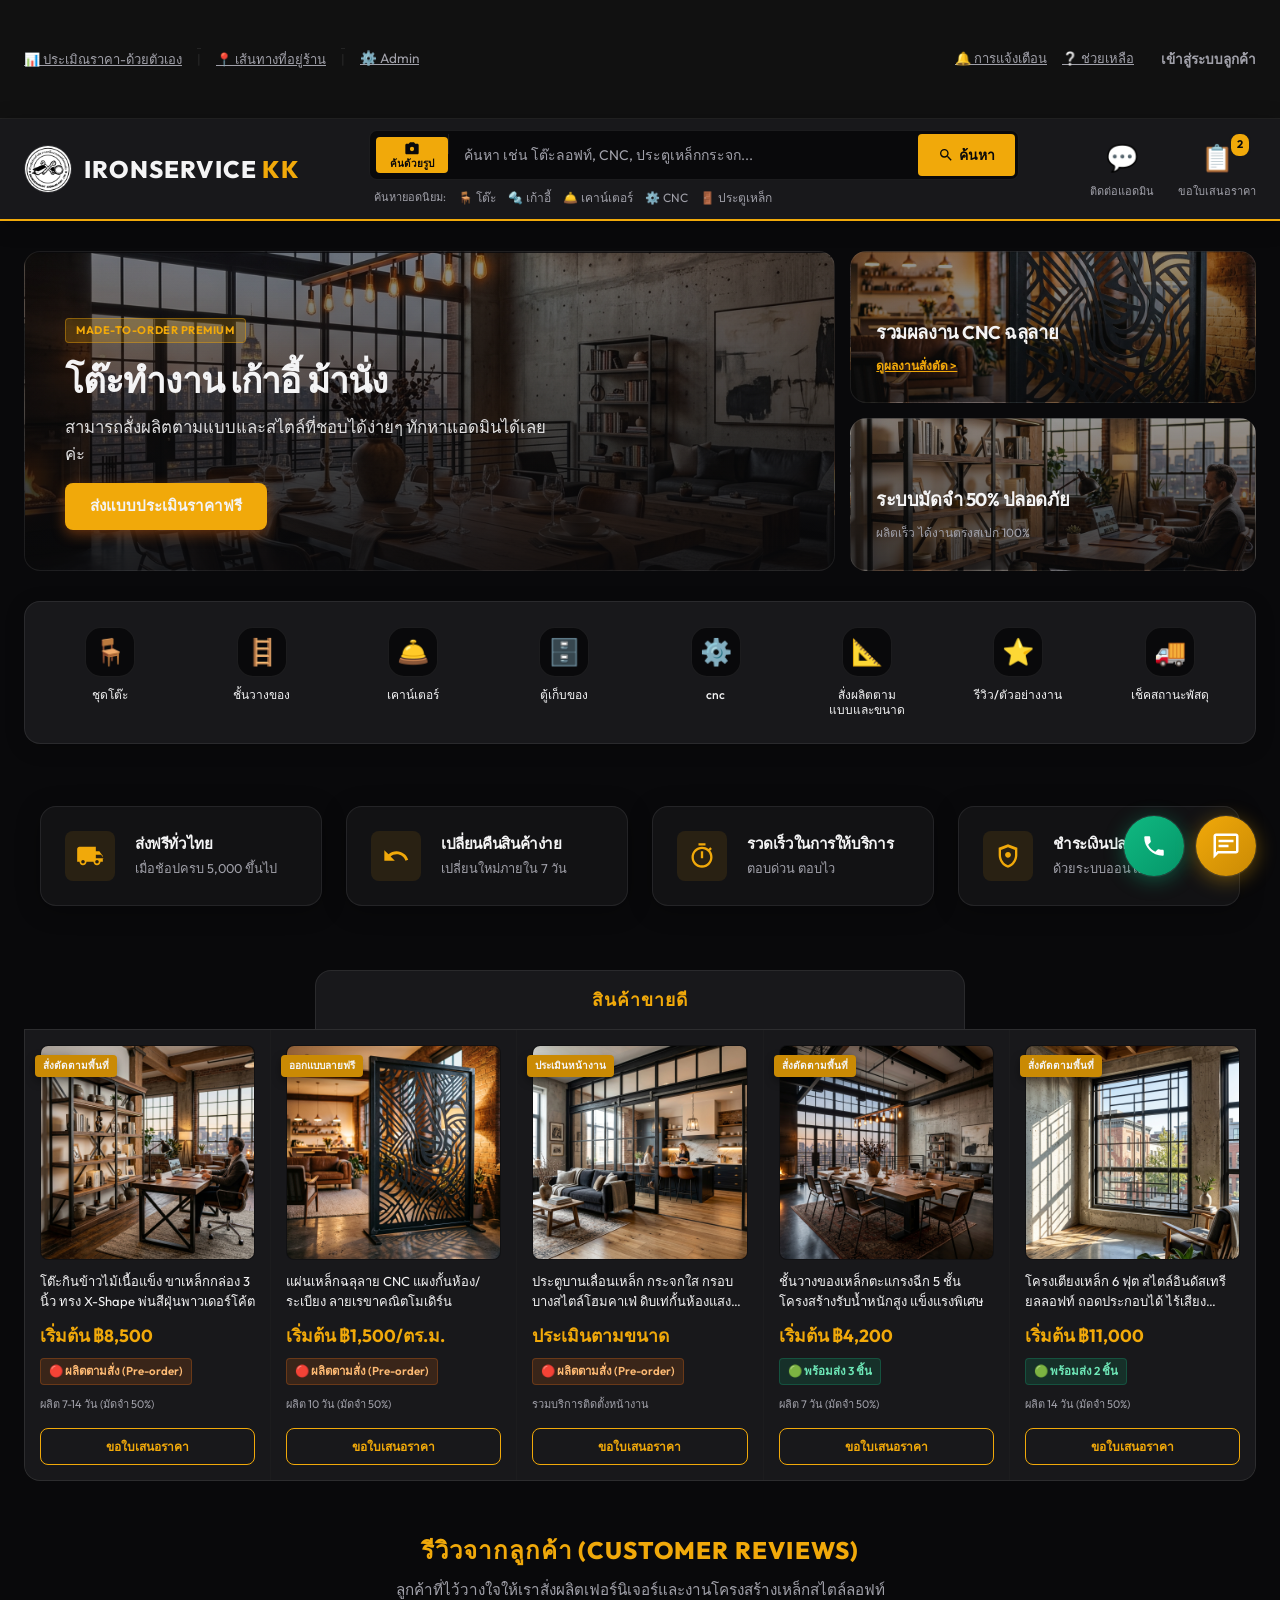
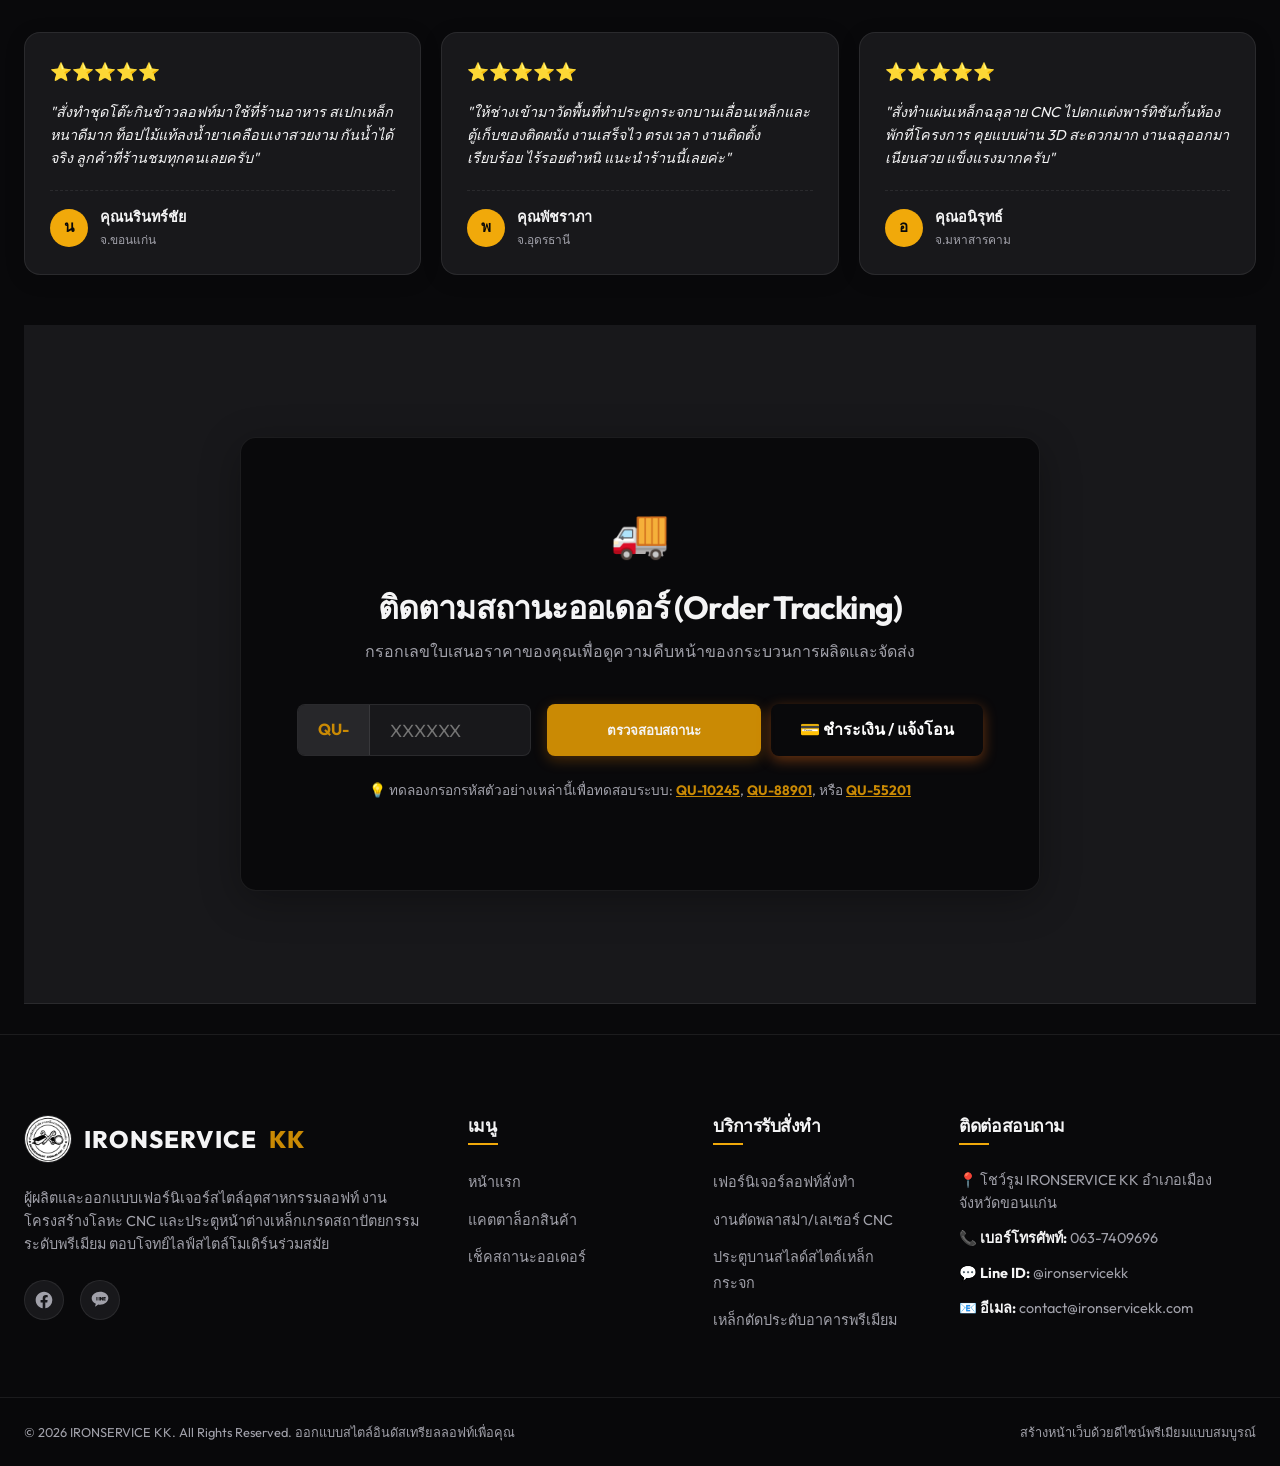
==== commit ba1aaa56: "Add files via upload" ====
--- a/index.html
+++ b/index.html
@@ -23,6 +23,8 @@
                 <a href="estimate.html" target="_blank" class="estimate-link">📊 ประเมิณราคา-ด้วยตัวเอง</a>
                 <span class="divider">|</span>
                 <a href="https://www.google.com/maps/search/?api=1&query=งานเหล็กงานลอฟท์ขอนแก่น" target="_blank" class="location-link">📍 เส้นทางที่อยู่ร้าน</a>
+                <span class="divider">|</span>
+                <a href="admin.html" target="_blank" class="admin-link" style="color: var(--text-muted); font-size: 0.85rem;">⚙️ Admin</a>
             </div>
             <div class="top-nav-right">
                 <a href="#notifications">🔔 การแจ้งเตือน</a>
@@ -401,10 +403,15 @@
                         <span class="prefix">QU-</span>
                         <input type="text" id="quote-number" placeholder="XXXXXX" required minlength="5" maxlength="10">
                     </div>
-                    <button type="submit" class="btn btn-primary btn-track">
-                        <span class="spinner hide"></span>
-                        <span class="btn-text">ตรวจสอบสถานะ</span>
-                    </button>
+                    <div style="display: flex; gap: 10px; width: 100%;">
+                        <button type="submit" class="btn btn-primary btn-track" style="flex: 1;">
+                            <span class="spinner hide"></span>
+                            <span class="btn-text">ตรวจสอบสถานะ</span>
+                        </button>
+                        <a href="payment.html" class="btn-pay btn btn-primary" style="flex: 1; background: var(--accent); color: white; border: 1px solid var(--accent); text-decoration: none; display: inline-flex; align-items: center; justify-content: center;">
+                            💳 ชำระเงิน / แจ้งโอน
+                        </a>
+                    </div>
                 </form>
 
                 <div class="tracking-tip">
